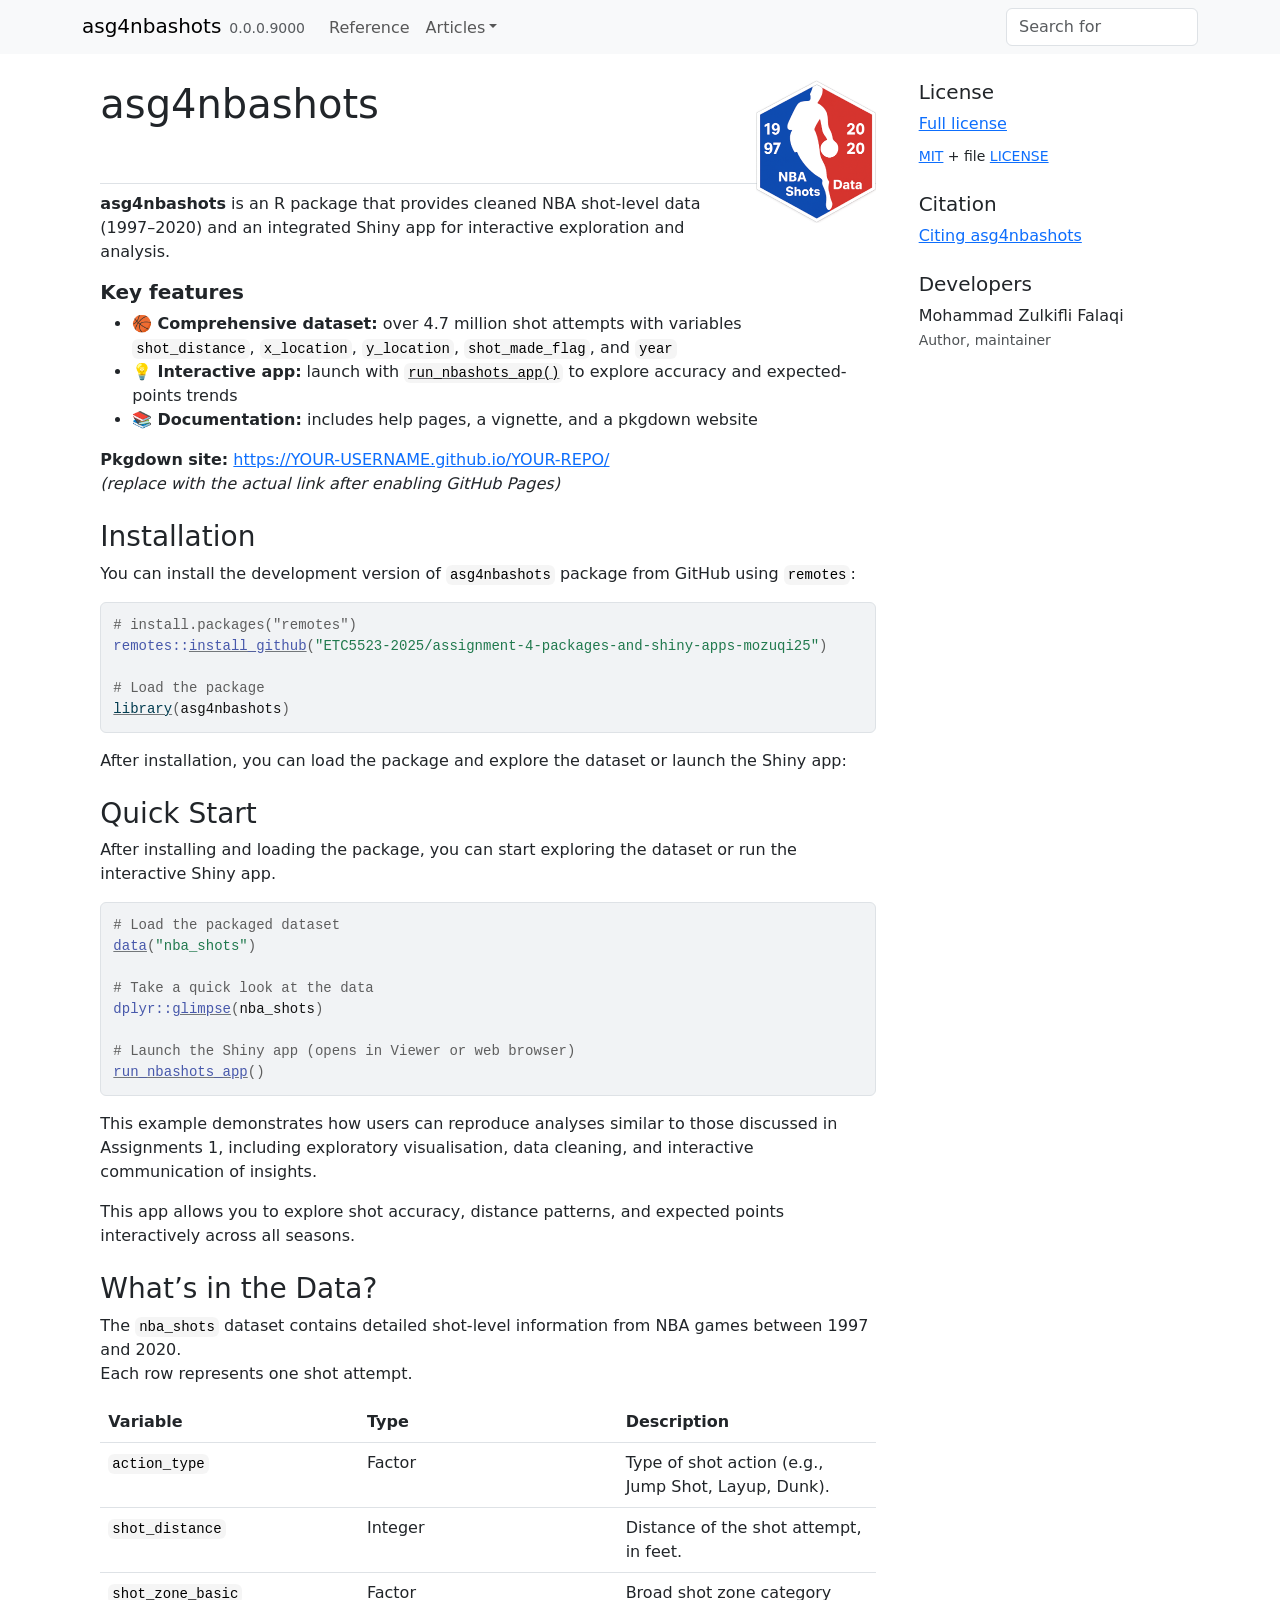
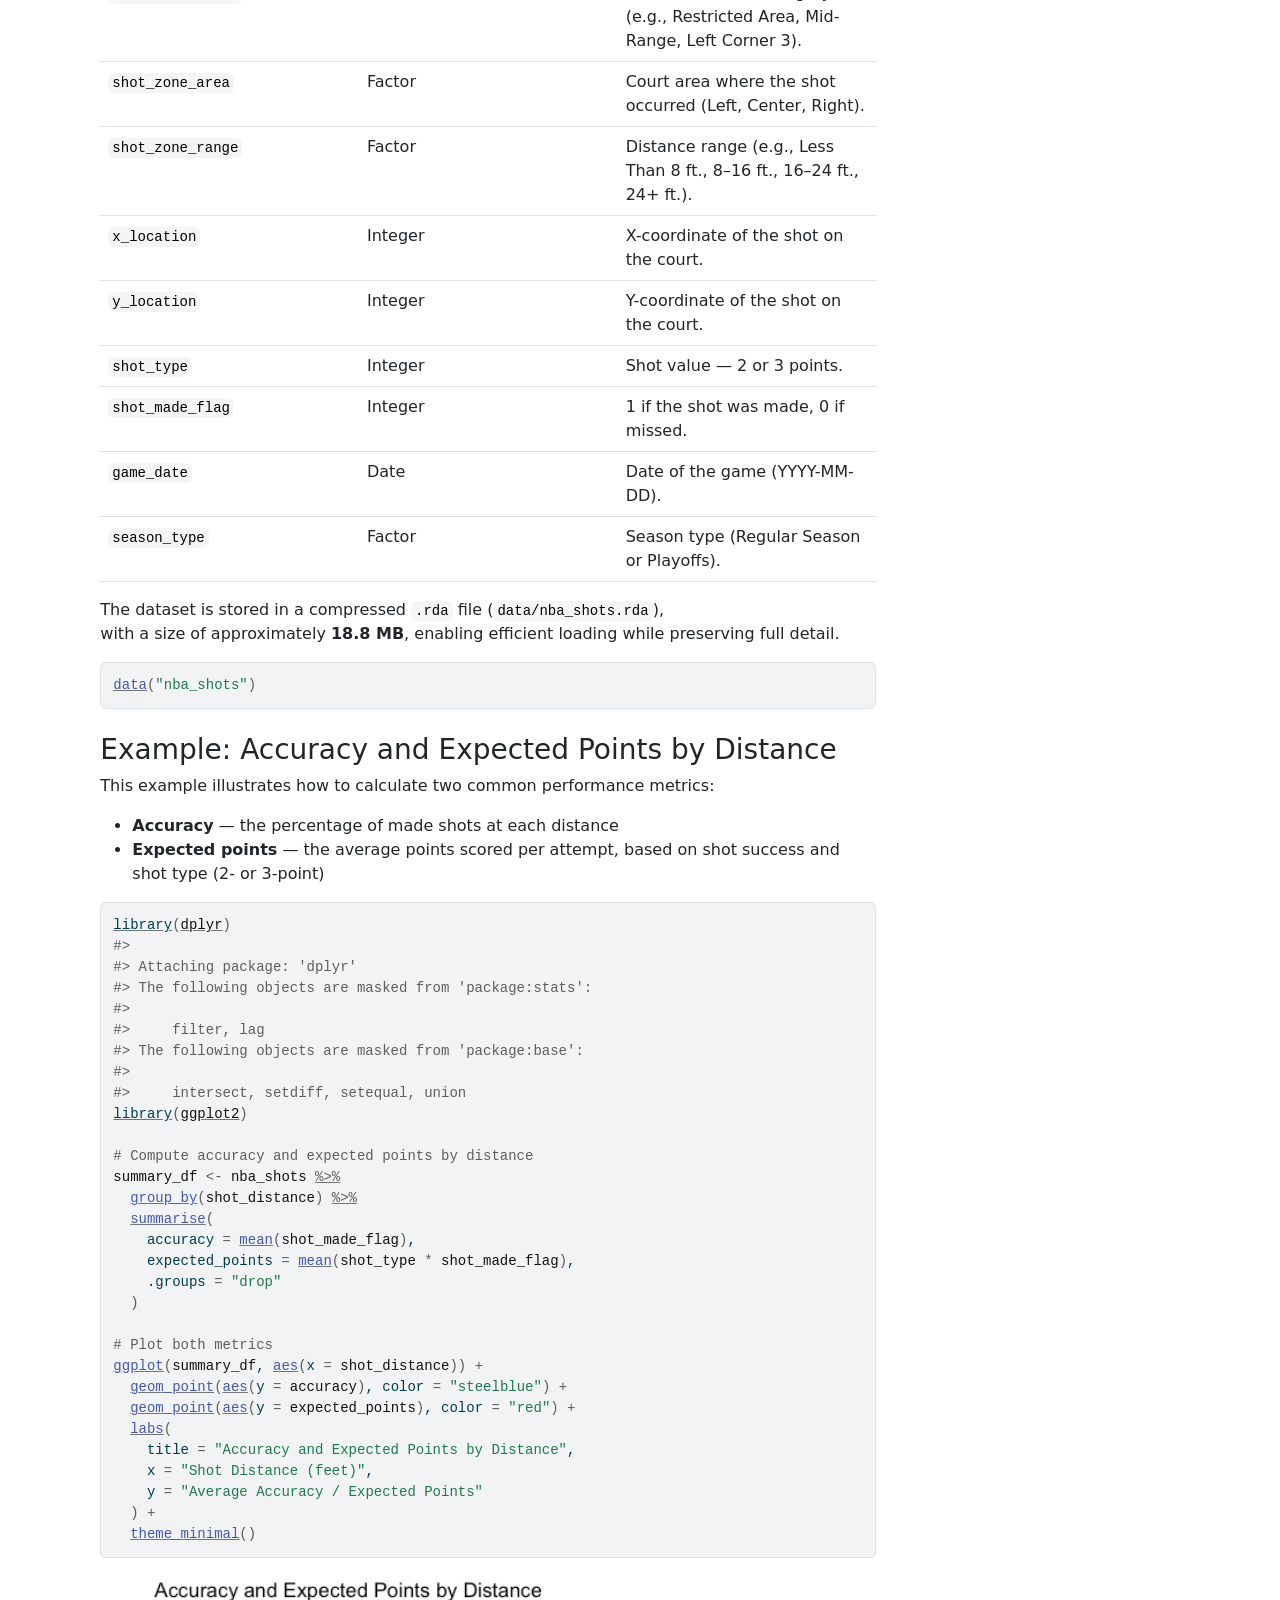
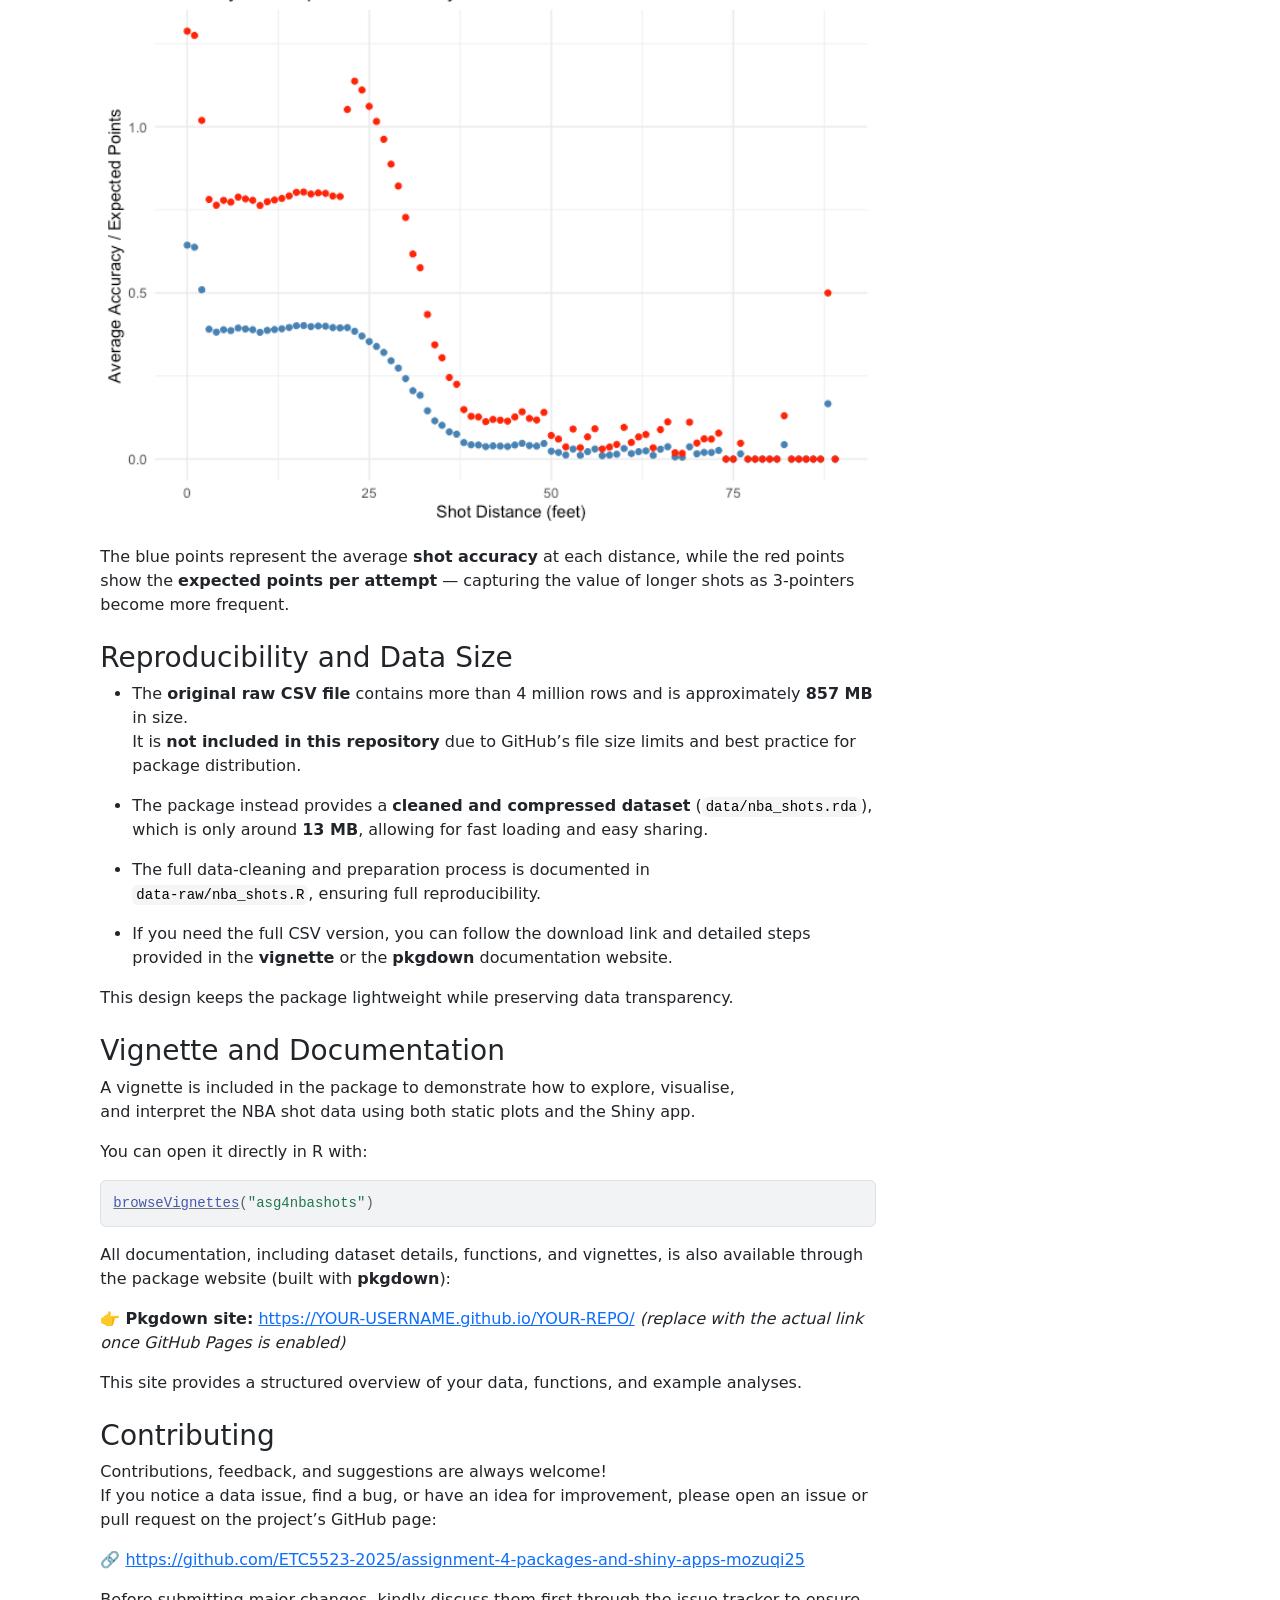
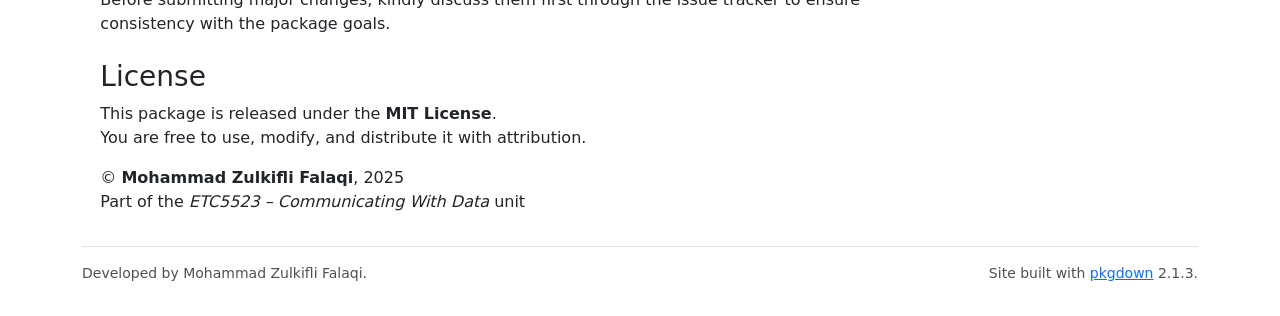
==== docs/index.html @ e1b8e2c2 "Update gitignore and pkgdown site" ====
<!DOCTYPE html>
<!-- Generated by pkgdown: do not edit by hand --><html lang="en">
<head>
<meta http-equiv="Content-Type" content="text/html; charset=UTF-8">
<meta charset="utf-8">
<meta http-equiv="X-UA-Compatible" content="IE=edge">
<meta name="viewport" content="width=device-width, initial-scale=1, shrink-to-fit=no">
<title>NBA Shot Data 1997–2020 Explorer • asg4nbashots</title>
<!-- favicons --><link rel="icon" type="image/png" sizes="96x96" href="favicon-96x96.png">
<link rel="icon" type="”image/svg+xml”" href="favicon.svg">
<link rel="apple-touch-icon" sizes="180x180" href="apple-touch-icon.png">
<link rel="icon" sizes="any" href="favicon.ico">
<link rel="manifest" href="site.webmanifest">
<script src="deps/jquery-3.6.0/jquery-3.6.0.min.js"></script><meta name="viewport" content="width=device-width, initial-scale=1, shrink-to-fit=no">
<link href="deps/bootstrap-5.3.1/bootstrap.min.css" rel="stylesheet">
<script src="deps/bootstrap-5.3.1/bootstrap.bundle.min.js"></script><link href="deps/font-awesome-6.5.2/css/all.min.css" rel="stylesheet">
<link href="deps/font-awesome-6.5.2/css/v4-shims.min.css" rel="stylesheet">
<script src="deps/headroom-0.11.0/headroom.min.js"></script><script src="deps/headroom-0.11.0/jQuery.headroom.min.js"></script><script src="deps/bootstrap-toc-1.0.1/bootstrap-toc.min.js"></script><script src="deps/clipboard.js-2.0.11/clipboard.min.js"></script><script src="deps/search-1.0.0/autocomplete.jquery.min.js"></script><script src="deps/search-1.0.0/fuse.min.js"></script><script src="deps/search-1.0.0/mark.min.js"></script><!-- pkgdown --><script src="pkgdown.js"></script><meta property="og:title" content="NBA Shot Data 1997–2020 Explorer">
<meta name="description" content="An R package providing cleaned NBA shot location data with over 4 million observations from 1997–2020, along with a Shiny app for interactive exploration and visualization.">
<meta property="og:description" content="An R package providing cleaned NBA shot location data with over 4 million observations from 1997–2020, along with a Shiny app for interactive exploration and visualization.">
<meta property="og:image" content="/logo.png">
</head>
<body>
    <a href="#main" class="visually-hidden-focusable">Skip to contents</a>


    <nav class="navbar navbar-expand-lg fixed-top bg-light" data-bs-theme="light" aria-label="Site navigation"><div class="container">

    <a class="navbar-brand me-2" href="index.html">asg4nbashots</a>

    <small class="nav-text text-muted me-auto" data-bs-toggle="tooltip" data-bs-placement="bottom" title="">0.0.0.9000</small>


    <button class="navbar-toggler" type="button" data-bs-toggle="collapse" data-bs-target="#navbar" aria-controls="navbar" aria-expanded="false" aria-label="Toggle navigation">
      <span class="navbar-toggler-icon"></span>
    </button>

    <div id="navbar" class="collapse navbar-collapse ms-3">
      <ul class="navbar-nav me-auto">
<li class="nav-item"><a class="nav-link" href="reference/index.html">Reference</a></li>
<li class="nav-item dropdown">
  <button class="nav-link dropdown-toggle" type="button" id="dropdown-articles" data-bs-toggle="dropdown" aria-expanded="false" aria-haspopup="true">Articles</button>
  <ul class="dropdown-menu" aria-labelledby="dropdown-articles">
<li><a class="dropdown-item" href="articles/intro-nbashots.html">Introduction to asg4nbashots</a></li>
  </ul>
</li>
      </ul>
<ul class="navbar-nav">
<li class="nav-item"><form class="form-inline" role="search">
 <input class="form-control" type="search" name="search-input" id="search-input" autocomplete="off" aria-label="Search site" placeholder="Search for" data-search-index="search.json">
</form></li>
      </ul>
</div>


  </div>
</nav><div class="container template-home">
<div class="row">
  <main id="main" class="col-md-9"><div class="section level1">
<div class="page-header">
<img src="logo.png" class="logo" alt=""><h1 id="asg4nbashots-">asg4nbashots 
<a class="anchor" aria-label="anchor" href="#asg4nbashots-"></a>
</h1>
</div>
<!-- badges: start -->
<!-- Add project badges here later if desired -->
<!-- badges: end -->
<p><strong>asg4nbashots</strong> is an R package that provides cleaned NBA shot-level data (1997–2020) and an integrated Shiny app for interactive exploration and analysis.</p>
<div class="section level3">
<h3 id="key-features">Key features<a class="anchor" aria-label="anchor" href="#key-features"></a>
</h3>
<ul>
<li>🏀 <strong>Comprehensive dataset:</strong> over 4.7 million shot attempts with variables<br><code>shot_distance</code>, <code>x_location</code>, <code>y_location</code>, <code>shot_made_flag</code>, and <code>year</code>
</li>
<li>💡 <strong>Interactive app:</strong> launch with <code><a href="reference/run_nbashots_app.html">run_nbashots_app()</a></code> to explore accuracy and expected-points trends</li>
<li>📚 <strong>Documentation:</strong> includes help pages, a vignette, and a pkgdown website</li>
</ul>
<p><strong>Pkgdown site:</strong> <a href="https://YOUR-USERNAME.github.io/YOUR-REPO/" class="external-link uri">https://YOUR-USERNAME.github.io/YOUR-REPO/</a><br><em>(replace with the actual link after enabling GitHub Pages)</em></p>
</div>
<div class="section level2">
<h2 id="installation">Installation<a class="anchor" aria-label="anchor" href="#installation"></a>
</h2>
<p>You can install the development version of <code>asg4nbashots</code> package from GitHub using <code>remotes</code>:</p>
<div class="sourceCode" id="cb1"><pre class="downlit sourceCode r">
<code class="sourceCode R"><span><span class="co"># install.packages("remotes")</span></span>
<span><span class="fu">remotes</span><span class="fu">::</span><span class="fu"><a href="https://remotes.r-lib.org/reference/install_github.html" class="external-link">install_github</a></span><span class="op">(</span><span class="st">"ETC5523-2025/assignment-4-packages-and-shiny-apps-mozuqi25"</span><span class="op">)</span></span>
<span></span>
<span><span class="co"># Load the package</span></span>
<span><span class="kw"><a href="https://rdrr.io/r/base/library.html" class="external-link">library</a></span><span class="op">(</span><span class="va">asg4nbashots</span><span class="op">)</span></span></code></pre></div>
<p>After installation, you can load the package and explore the dataset or launch the Shiny app:</p>
</div>
<div class="section level2">
<h2 id="quick-start">Quick Start<a class="anchor" aria-label="anchor" href="#quick-start"></a>
</h2>
<p>After installing and loading the package, you can start exploring the dataset or run the interactive Shiny app.</p>
<div class="sourceCode" id="cb2"><pre class="downlit sourceCode r">
<code class="sourceCode R"><span><span class="co"># Load the packaged dataset</span></span>
<span><span class="fu"><a href="https://rdrr.io/r/utils/data.html" class="external-link">data</a></span><span class="op">(</span><span class="st">"nba_shots"</span><span class="op">)</span></span>
<span></span>
<span><span class="co"># Take a quick look at the data</span></span>
<span><span class="fu">dplyr</span><span class="fu">::</span><span class="fu"><a href="https://pillar.r-lib.org/reference/glimpse.html" class="external-link">glimpse</a></span><span class="op">(</span><span class="va">nba_shots</span><span class="op">)</span></span>
<span></span>
<span><span class="co"># Launch the Shiny app (opens in Viewer or web browser)</span></span>
<span><span class="fu"><a href="reference/run_nbashots_app.html">run_nbashots_app</a></span><span class="op">(</span><span class="op">)</span></span></code></pre></div>
<p>This example demonstrates how users can reproduce analyses similar to those discussed in Assignments 1, including exploratory visualisation, data cleaning, and interactive communication of insights.</p>
<p>This app allows you to explore shot accuracy, distance patterns, and expected points interactively across all seasons.</p>
</div>
<div class="section level2">
<h2 id="whats-in-the-data">What’s in the Data?<a class="anchor" aria-label="anchor" href="#whats-in-the-data"></a>
</h2>
<p>The <code>nba_shots</code> dataset contains detailed shot-level information from NBA games between 1997 and 2020.<br>
Each row represents one shot attempt.</p>
<table class="table">
<colgroup>
<col width="33%">
<col width="33%">
<col width="33%">
</colgroup>
<thead><tr>
<th>Variable</th>
<th>Type</th>
<th>Description</th>
</tr></thead>
<tbody>
<tr>
<td><code>action_type</code></td>
<td>Factor</td>
<td>Type of shot action (e.g., Jump Shot, Layup, Dunk).</td>
</tr>
<tr>
<td><code>shot_distance</code></td>
<td>Integer</td>
<td>Distance of the shot attempt, in feet.</td>
</tr>
<tr>
<td><code>shot_zone_basic</code></td>
<td>Factor</td>
<td>Broad shot zone category (e.g., Restricted Area, Mid-Range, Left Corner 3).</td>
</tr>
<tr>
<td><code>shot_zone_area</code></td>
<td>Factor</td>
<td>Court area where the shot occurred (Left, Center, Right).</td>
</tr>
<tr>
<td><code>shot_zone_range</code></td>
<td>Factor</td>
<td>Distance range (e.g., Less Than 8 ft., 8–16 ft., 16–24 ft., 24+ ft.).</td>
</tr>
<tr>
<td><code>x_location</code></td>
<td>Integer</td>
<td>X-coordinate of the shot on the court.</td>
</tr>
<tr>
<td><code>y_location</code></td>
<td>Integer</td>
<td>Y-coordinate of the shot on the court.</td>
</tr>
<tr>
<td><code>shot_type</code></td>
<td>Integer</td>
<td>Shot value — 2 or 3 points.</td>
</tr>
<tr>
<td><code>shot_made_flag</code></td>
<td>Integer</td>
<td>1 if the shot was made, 0 if missed.</td>
</tr>
<tr>
<td><code>game_date</code></td>
<td>Date</td>
<td>Date of the game (YYYY-MM-DD).</td>
</tr>
<tr>
<td><code>season_type</code></td>
<td>Factor</td>
<td>Season type (Regular Season or Playoffs).</td>
</tr>
</tbody>
</table>
<p>The dataset is stored in a compressed <code>.rda</code> file (<code>data/nba_shots.rda</code>),<br>
with a size of approximately <strong>18.8 MB</strong>, enabling efficient loading while preserving full detail.</p>
<div class="sourceCode" id="cb3"><pre class="downlit sourceCode r">
<code class="sourceCode R"><span><span class="fu"><a href="https://rdrr.io/r/utils/data.html" class="external-link">data</a></span><span class="op">(</span><span class="st">"nba_shots"</span><span class="op">)</span></span></code></pre></div>
</div>
<div class="section level2">
<h2 id="example-accuracy-and-expected-points-by-distance">Example: Accuracy and Expected Points by Distance<a class="anchor" aria-label="anchor" href="#example-accuracy-and-expected-points-by-distance"></a>
</h2>
<p>This example illustrates how to calculate two common performance metrics:</p>
<ul>
<li>
<strong>Accuracy</strong> — the percentage of made shots at each distance<br>
</li>
<li>
<strong>Expected points</strong> — the average points scored per attempt, based on shot success and shot type (2- or 3-point)</li>
</ul>
<div class="sourceCode" id="cb4"><pre class="downlit sourceCode r">
<code class="sourceCode R"><span><span class="kw"><a href="https://rdrr.io/r/base/library.html" class="external-link">library</a></span><span class="op">(</span><span class="va"><a href="https://dplyr.tidyverse.org" class="external-link">dplyr</a></span><span class="op">)</span></span>
<span><span class="co">#&gt; </span></span>
<span><span class="co">#&gt; Attaching package: 'dplyr'</span></span>
<span><span class="co">#&gt; The following objects are masked from 'package:stats':</span></span>
<span><span class="co">#&gt; </span></span>
<span><span class="co">#&gt;     filter, lag</span></span>
<span><span class="co">#&gt; The following objects are masked from 'package:base':</span></span>
<span><span class="co">#&gt; </span></span>
<span><span class="co">#&gt;     intersect, setdiff, setequal, union</span></span>
<span><span class="kw"><a href="https://rdrr.io/r/base/library.html" class="external-link">library</a></span><span class="op">(</span><span class="va"><a href="https://ggplot2.tidyverse.org" class="external-link">ggplot2</a></span><span class="op">)</span></span>
<span></span>
<span><span class="co"># Compute accuracy and expected points by distance</span></span>
<span><span class="va">summary_df</span> <span class="op">&lt;-</span> <span class="va">nba_shots</span> <span class="op"><a href="https://magrittr.tidyverse.org/reference/pipe.html" class="external-link">%&gt;%</a></span></span>
<span>  <span class="fu"><a href="https://dplyr.tidyverse.org/reference/group_by.html" class="external-link">group_by</a></span><span class="op">(</span><span class="va">shot_distance</span><span class="op">)</span> <span class="op"><a href="https://magrittr.tidyverse.org/reference/pipe.html" class="external-link">%&gt;%</a></span></span>
<span>  <span class="fu"><a href="https://dplyr.tidyverse.org/reference/summarise.html" class="external-link">summarise</a></span><span class="op">(</span></span>
<span>    accuracy <span class="op">=</span> <span class="fu"><a href="https://rdrr.io/r/base/mean.html" class="external-link">mean</a></span><span class="op">(</span><span class="va">shot_made_flag</span><span class="op">)</span>,</span>
<span>    expected_points <span class="op">=</span> <span class="fu"><a href="https://rdrr.io/r/base/mean.html" class="external-link">mean</a></span><span class="op">(</span><span class="va">shot_type</span> <span class="op">*</span> <span class="va">shot_made_flag</span><span class="op">)</span>,</span>
<span>    .groups <span class="op">=</span> <span class="st">"drop"</span></span>
<span>  <span class="op">)</span></span>
<span></span>
<span><span class="co"># Plot both metrics</span></span>
<span><span class="fu"><a href="https://ggplot2.tidyverse.org/reference/ggplot.html" class="external-link">ggplot</a></span><span class="op">(</span><span class="va">summary_df</span>, <span class="fu"><a href="https://ggplot2.tidyverse.org/reference/aes.html" class="external-link">aes</a></span><span class="op">(</span>x <span class="op">=</span> <span class="va">shot_distance</span><span class="op">)</span><span class="op">)</span> <span class="op">+</span></span>
<span>  <span class="fu"><a href="https://ggplot2.tidyverse.org/reference/geom_point.html" class="external-link">geom_point</a></span><span class="op">(</span><span class="fu"><a href="https://ggplot2.tidyverse.org/reference/aes.html" class="external-link">aes</a></span><span class="op">(</span>y <span class="op">=</span> <span class="va">accuracy</span><span class="op">)</span>, color <span class="op">=</span> <span class="st">"steelblue"</span><span class="op">)</span> <span class="op">+</span></span>
<span>  <span class="fu"><a href="https://ggplot2.tidyverse.org/reference/geom_point.html" class="external-link">geom_point</a></span><span class="op">(</span><span class="fu"><a href="https://ggplot2.tidyverse.org/reference/aes.html" class="external-link">aes</a></span><span class="op">(</span>y <span class="op">=</span> <span class="va">expected_points</span><span class="op">)</span>, color <span class="op">=</span> <span class="st">"red"</span><span class="op">)</span> <span class="op">+</span></span>
<span>  <span class="fu"><a href="https://ggplot2.tidyverse.org/reference/labs.html" class="external-link">labs</a></span><span class="op">(</span></span>
<span>    title <span class="op">=</span> <span class="st">"Accuracy and Expected Points by Distance"</span>,</span>
<span>    x <span class="op">=</span> <span class="st">"Shot Distance (feet)"</span>,</span>
<span>    y <span class="op">=</span> <span class="st">"Average Accuracy / Expected Points"</span></span>
<span>  <span class="op">)</span> <span class="op">+</span></span>
<span>  <span class="fu"><a href="https://ggplot2.tidyverse.org/reference/ggtheme.html" class="external-link">theme_minimal</a></span><span class="op">(</span><span class="op">)</span></span></code></pre></div>
<p><img src="reference/figures/README-unnamed-chunk-5-1.png" width="100%"></p>
<p>The blue points represent the average <strong>shot accuracy</strong> at each distance, while the red points show the <strong>expected points per attempt</strong> — capturing the value of longer shots as 3-pointers become more frequent.</p>
</div>
<div class="section level2">
<h2 id="reproducibility-and-data-size">Reproducibility and Data Size<a class="anchor" aria-label="anchor" href="#reproducibility-and-data-size"></a>
</h2>
<ul>
<li><p>The <strong>original raw CSV file</strong> contains more than 4 million rows and is approximately <strong>857 MB</strong> in size.<br>
It is <strong>not included in this repository</strong> due to GitHub’s file size limits and best practice for package distribution.</p></li>
<li><p>The package instead provides a <strong>cleaned and compressed dataset</strong> (<code>data/nba_shots.rda</code>),<br>
which is only around <strong>13 MB</strong>, allowing for fast loading and easy sharing.</p></li>
<li><p>The full data-cleaning and preparation process is documented in<br><code>data-raw/nba_shots.R</code>, ensuring full reproducibility.</p></li>
<li><p>If you need the full CSV version, you can follow the download link and detailed steps<br>
provided in the <strong>vignette</strong> or the <strong>pkgdown</strong> documentation website.</p></li>
</ul>
<p>This design keeps the package lightweight while preserving data transparency.</p>
</div>
<div class="section level2">
<h2 id="vignette-and-documentation">Vignette and Documentation<a class="anchor" aria-label="anchor" href="#vignette-and-documentation"></a>
</h2>
<p>A vignette is included in the package to demonstrate how to explore, visualise,<br>
and interpret the NBA shot data using both static plots and the Shiny app.</p>
<p>You can open it directly in R with:</p>
<div class="sourceCode" id="cb5"><pre class="downlit sourceCode r">
<code class="sourceCode R"><span><span class="fu"><a href="https://rdrr.io/r/utils/browseVignettes.html" class="external-link">browseVignettes</a></span><span class="op">(</span><span class="st">"asg4nbashots"</span><span class="op">)</span></span></code></pre></div>
<p>All documentation, including dataset details, functions, and vignettes, is also available through the package website (built with <strong>pkgdown</strong>):</p>
<p>👉 <strong>Pkgdown site:</strong> <a href="https://YOUR-USERNAME.github.io/YOUR-REPO/" class="external-link uri">https://YOUR-USERNAME.github.io/YOUR-REPO/</a> <em>(replace with the actual link once GitHub Pages is enabled)</em></p>
<p>This site provides a structured overview of your data, functions, and example analyses.</p>
</div>
<div class="section level2">
<h2 id="contributing">Contributing<a class="anchor" aria-label="anchor" href="#contributing"></a>
</h2>
<p>Contributions, feedback, and suggestions are always welcome!<br>
If you notice a data issue, find a bug, or have an idea for improvement, please open an issue or pull request on the project’s GitHub page:</p>
<p>🔗 <a href="https://github.com/ETC5523-2025/assignment-4-packages-and-shiny-apps-mozuqi25" class="external-link uri">https://github.com/ETC5523-2025/assignment-4-packages-and-shiny-apps-mozuqi25</a></p>
<p>Before submitting major changes, kindly discuss them first through the issue tracker to ensure consistency with the package goals.</p>
</div>
<div class="section level2">
<h2 id="license">License<a class="anchor" aria-label="anchor" href="#license"></a>
</h2>
<p>This package is released under the <strong>MIT License</strong>.<br>
You are free to use, modify, and distribute it with attribution.</p>
<p>© <strong>Mohammad Zulkifli Falaqi</strong>, 2025<br>
Part of the <em>ETC5523 – Communicating With Data</em> unit</p>
</div>
</div>
  </main><aside class="col-md-3"><div class="license">
<h2 data-toc-skip>License</h2>
<ul class="list-unstyled">
<li><a href="LICENSE.html">Full license</a></li>
<li><small><a href="https://opensource.org/licenses/mit-license.php" class="external-link">MIT</a> + file <a href="LICENSE-text.html">LICENSE</a></small></li>
</ul>
</div>


<div class="citation">
<h2 data-toc-skip>Citation</h2>
<ul class="list-unstyled">
<li><a href="authors.html#citation">Citing asg4nbashots</a></li>
</ul>
</div>

<div class="developers">
<h2 data-toc-skip>Developers</h2>
<ul class="list-unstyled">
<li>Mohammad Zulkifli Falaqi <br><small class="roles"> Author, maintainer </small>   </li>
</ul>
</div>



  </aside>
</div>


    <footer><div class="pkgdown-footer-left">
  <p>Developed by Mohammad Zulkifli Falaqi.</p>
</div>

<div class="pkgdown-footer-right">
  <p>Site built with <a href="https://pkgdown.r-lib.org/" class="external-link">pkgdown</a> 2.1.3.</p>
</div>

    </footer>
</div>





  </body>
</html>
---- docs/deps/font-awesome-6.5.2/css/v4-shims.min.css ----
/*!
 * Font Awesome Free 6.5.2 by @fontawesome - https://fontawesome.com
 * License - https://fontawesome.com/license/free (Icons: CC BY 4.0, Fonts: SIL OFL 1.1, Code: MIT License)
 * Copyright 2024 Fonticons, Inc.
 */
.fa.fa-glass:before{content:"\f000"}.fa.fa-envelope-o{font-family:"Font Awesome 6 Free";font-weight:400}.fa.fa-envelope-o:before{content:"\f0e0"}.fa.fa-star-o{font-family:"Font Awesome 6 Free";font-weight:400}.fa.fa-star-o:before{content:"\f005"}.fa.fa-close:before,.fa.fa-remove:before{content:"\f00d"}.fa.fa-gear:before{content:"\f013"}.fa.fa-trash-o{font-family:"Font Awesome 6 Free";font-weight:400}.fa.fa-trash-o:before{content:"\f2ed"}.fa.fa-home:before{content:"\f015"}.fa.fa-file-o{font-family:"Font Awesome 6 Free";font-weight:400}.fa.fa-file-o:before{content:"\f15b"}.fa.fa-clock-o{font-family:"Font Awesome 6 Free";font-weight:400}.fa.fa-clock-o:before{content:"\f017"}.fa.fa-arrow-circle-o-down{font-family:"Font Awesome 6 Free";font-weight:400}.fa.fa-arrow-circle-o-down:before{content:"\f358"}.fa.fa-arrow-circle-o-up{font-family:"Font Awesome 6 Free";font-weight:400}.fa.fa-arrow-circle-o-up:before{content:"\f35b"}.fa.fa-play-circle-o{font-family:"Font Awesome 6 Free";font-weight:400}.fa.fa-play-circle-o:before{content:"\f144"}.fa.fa-repeat:before,.fa.fa-rotate-right:before{content:"\f01e"}.fa.fa-refresh:before{content:"\f021"}.fa.fa-list-alt{font-family:"Font Awesome 6 Free";font-weight:400}.fa.fa-list-alt:before{content:"\f022"}.fa.fa-dedent:before{content:"\f03b"}.fa.fa-video-camera:before{content:"\f03d"}.fa.fa-picture-o{font-family:"Font Awesome 6 Free";font-weight:400}.fa.fa-picture-o:before{content:"\f03e"}.fa.fa-photo{font-family:"Font Awesome 6 Free";font-weight:400}.fa.fa-photo:before{content:"\f03e"}.fa.fa-image{font-family:"Font Awesome 6 Free";font-weight:400}.fa.fa-image:before{content:"\f03e"}.fa.fa-map-marker:before{content:"\f3c5"}.fa.fa-pencil-square-o{font-family:"Font Awesome 6 Free";font-weight:400}.fa.fa-pencil-square-o:before{content:"\f044"}.fa.fa-edit{font-family:"Font Awesome 6 Free";font-weight:400}.fa.fa-edit:before{content:"\f044"}.fa.fa-share-square-o:before{content:"\f14d"}.fa.fa-check-square-o{font-family:"Font Awesome 6 Free";font-weight:400}.fa.fa-check-square-o:before{content:"\f14a"}.fa.fa-arrows:before{content:"\f0b2"}.fa.fa-times-circle-o{font-family:"Font Awesome 6 Free";font-weight:400}.fa.fa-times-circle-o:before{content:"\f057"}.fa.fa-check-circle-o{font-family:"Font Awesome 6 Free";font-weight:400}.fa.fa-check-circle-o:before{content:"\f058"}.fa.fa-mail-forward:before{content:"\f064"}.fa.fa-expand:before{content:"\f424"}.fa.fa-compress:before{content:"\f422"}.fa.fa-eye,.fa.fa-eye-slash{font-family:"Font Awesome 6 Free";font-weight:400}.fa.fa-warning:before{content:"\f071"}.fa.fa-calendar:before{content:"\f073"}.fa.fa-arrows-v:before{content:"\f338"}.fa.fa-arrows-h:before{content:"\f337"}.fa.fa-bar-chart-o:before,.fa.fa-bar-chart:before{content:"\e0e3"}.fa.fa-twitter-square{font-family:"Font Awesome 6 Brands";font-weight:400}.fa.fa-twitter-square:before{content:"\f081"}.fa.fa-facebook-square{font-family:"Font Awesome 6 Brands";font-weight:400}.fa.fa-facebook-square:before{content:"\f082"}.fa.fa-gears:before{content:"\f085"}.fa.fa-thumbs-o-up{font-family:"Font Awesome 6 Free";font-weight:400}.fa.fa-thumbs-o-up:before{content:"\f164"}.fa.fa-thumbs-o-down{font-family:"Font Awesome 6 Free";font-weight:400}.fa.fa-thumbs-o-down:before{content:"\f165"}.fa.fa-heart-o{font-family:"Font Awesome 6 Free";font-weight:400}.fa.fa-heart-o:before{content:"\f004"}.fa.fa-sign-out:before{content:"\f2f5"}.fa.fa-linkedin-square{font-family:"Font Awesome 6 Brands";font-weight:400}.fa.fa-linkedin-square:before{content:"\f08c"}.fa.fa-thumb-tack:before{content:"\f08d"}.fa.fa-external-link:before{content:"\f35d"}.fa.fa-sign-in:before{content:"\f2f6"}.fa.fa-github-square{font-family:"Font Awesome 6 Brands";font-weight:400}.fa.fa-github-square:before{content:"\f092"}.fa.fa-lemon-o{font-family:"Font Awesome 6 Free";font-weight:400}.fa.fa-lemon-o:before{content:"\f094"}.fa.fa-square-o{font-family:"Font Awesome 6 Free";font-weight:400}.fa.fa-square-o:before{content:"\f0c8"}.fa.fa-bookmark-o{font-family:"Font Awesome 6 Free";font-weight:400}.fa.fa-bookmark-o:before{content:"\f02e"}.fa.fa-facebook,.fa.fa-twitter{font-family:"Font Awesome 6 Brands";font-weight:400}.fa.fa-facebook:before{content:"\f39e"}.fa.fa-facebook-f{font-family:"Font Awesome 6 Brands";font-weight:400}.fa.fa-facebook-f:before{content:"\f39e"}.fa.fa-github{font-family:"Font Awesome 6 Brands";font-weight:400}.fa.fa-credit-card{font-family:"Font Awesome 6 Free";font-weight:400}.fa.fa-feed:before{content:"\f09e"}.fa.fa-hdd-o{font-family:"Font Awesome 6 Free";font-weight:400}.fa.fa-hdd-o:before{content:"\f0a0"}.fa.fa-hand-o-right{font-family:"Font Awesome 6 Free";font-weight:400}.fa.fa-hand-o-right:before{content:"\f0a4"}.fa.fa-hand-o-left{font-family:"Font Awesome 6 Free";font-weight:400}.fa.fa-hand-o-left:before{content:"\f0a5"}.fa.fa-hand-o-up{font-family:"Font Awesome 6 Free";font-weight:400}.fa.fa-hand-o-up:before{content:"\f0a6"}.fa.fa-hand-o-down{font-family:"Font Awesome 6 Free";font-weight:400}.fa.fa-hand-o-down:before{content:"\f0a7"}.fa.fa-globe:before{content:"\f57d"}.fa.fa-tasks:before{content:"\f828"}.fa.fa-arrows-alt:before{content:"\f31e"}.fa.fa-group:before{content:"\f0c0"}.fa.fa-chain:before{content:"\f0c1"}.fa.fa-cut:before{content:"\f0c4"}.fa.fa-files-o{font-family:"Font Awesome 6 Free";font-weight:400}.fa.fa-files-o:before{content:"\f0c5"}.fa.fa-floppy-o{font-family:"Font Awesome 6 Free";font-weight:400}.fa.fa-floppy-o:before{content:"\f0c7"}.fa.fa-save{font-family:"Font Awesome 6 Free";font-weight:400}.fa.fa-save:before{content:"\f0c7"}.fa.fa-navicon:before,.fa.fa-reorder:before{content:"\f0c9"}.fa.fa-magic:before{content:"\e2ca"}.fa.fa-pinterest,.fa.fa-pinterest-square{font-family:"Font Awesome 6 Brands";font-weight:400}.fa.fa-pinterest-square:before{content:"\f0d3"}.fa.fa-google-plus-square{font-family:"Font Awesome 6 Brands";font-weight:400}.fa.fa-google-plus-square:before{content:"\f0d4"}.fa.fa-google-plus{font-family:"Font Awesome 6 Brands";font-weight:400}.fa.fa-google-plus:before{content:"\f0d5"}.fa.fa-money:before{content:"\f3d1"}.fa.fa-unsorted:before{content:"\f0dc"}.fa.fa-sort-desc:before{content:"\f0dd"}.fa.fa-sort-asc:before{content:"\f0de"}.fa.fa-linkedin{font-family:"Font Awesome 6 Brands";font-weight:400}.fa.fa-linkedin:before{content:"\f0e1"}.fa.fa-rotate-left:before{content:"\f0e2"}.fa.fa-legal:before{content:"\f0e3"}.fa.fa-dashboard:before,.fa.fa-tachometer:before{content:"\f625"}.fa.fa-comment-o{font-family:"Font Awesome 6 Free";font-weight:400}.fa.fa-comment-o:before{content:"\f075"}.fa.fa-comments-o{font-family:"Font Awesome 6 Free";font-weight:400}.fa.fa-comments-o:before{content:"\f086"}.fa.fa-flash:before{content:"\f0e7"}.fa.fa-clipboard:before{content:"\f0ea"}.fa.fa-lightbulb-o{font-family:"Font Awesome 6 Free";font-weight:400}.fa.fa-lightbulb-o:before{content:"\f0eb"}.fa.fa-exchange:before{content:"\f362"}.fa.fa-cloud-download:before{content:"\f0ed"}.fa.fa-cloud-upload:before{content:"\f0ee"}.fa.fa-bell-o{font-family:"Font Awesome 6 Free";font-weight:400}.fa.fa-bell-o:before{content:"\f0f3"}.fa.fa-cutlery:before{content:"\f2e7"}.fa.fa-file-text-o{font-family:"Font Awesome 6 Free";font-weight:400}.fa.fa-file-text-o:before{content:"\f15c"}.fa.fa-building-o{font-family:"Font Awesome 6 Free";font-weight:400}.fa.fa-building-o:before{content:"\f1ad"}.fa.fa-hospital-o{font-family:"Font Awesome 6 Free";font-weight:400}.fa.fa-hospital-o:before{content:"\f0f8"}.fa.fa-tablet:before{content:"\f3fa"}.fa.fa-mobile-phone:before,.fa.fa-mobile:before{content:"\f3cd"}.fa.fa-circle-o{font-family:"Font Awesome 6 Free";font-weight:400}.fa.fa-circle-o:before{content:"\f111"}.fa.fa-mail-reply:before{content:"\f3e5"}.fa.fa-github-alt{font-family:"Font Awesome 6 Brands";font-weight:400}.fa.fa-folder-o{font-family:"Font Awesome 6 Free";font-weight:400}.fa.fa-folder-o:before{content:"\f07b"}.fa.fa-folder-open-o{font-family:"Font Awesome 6 Free";font-weight:400}.fa.fa-folder-open-o:before{content:"\f07c"}.fa.fa-smile-o{font-family:"Font Awesome 6 Free";font-weight:400}.fa.fa-smile-o:before{content:"\f118"}.fa.fa-frown-o{font-family:"Font Awesome 6 Free";font-weight:400}.fa.fa-frown-o:before{content:"\f119"}.fa.fa-meh-o{font-family:"Font Awesome 6 Free";font-weight:400}.fa.fa-meh-o:before{content:"\f11a"}.fa.fa-keyboard-o{font-family:"Font Awesome 6 Free";font-weight:400}.fa.fa-keyboard-o:before{content:"\f11c"}.fa.fa-flag-o{font-family:"Font Awesome 6 Free";font-weight:400}.fa.fa-flag-o:before{content:"\f024"}.fa.fa-mail-reply-all:before{content:"\f122"}.fa.fa-star-half-o{font-family:"Font Awesome 6 Free";font-weight:400}.fa.fa-star-half-o:before{content:"\f5c0"}.fa.fa-star-half-empty{font-family:"Font Awesome 6 Free";font-weight:400}.fa.fa-star-half-empty:before{content:"\f5c0"}.fa.fa-star-half-full{font-family:"Font Awesome 6 Free";font-weight:400}.fa.fa-star-half-full:before{content:"\f5c0"}.fa.fa-code-fork:before{content:"\f126"}.fa.fa-chain-broken:before,.fa.fa-unlink:before{content:"\f127"}.fa.fa-calendar-o{font-family:"Font Awesome 6 Free";font-weight:400}.fa.fa-calendar-o:before{content:"\f133"}.fa.fa-css3,.fa.fa-html5,.fa.fa-maxcdn{font-family:"Font Awesome 6 Brands";font-weight:400}.fa.fa-unlock-alt:before{content:"\f09c"}.fa.fa-minus-square-o{font-family:"Font Awesome 6 Free";font-weight:400}.fa.fa-minus-square-o:before{content:"\f146"}.fa.fa-level-up:before{content:"\f3bf"}.fa.fa-level-down:before{content:"\f3be"}.fa.fa-pencil-square:before{content:"\f14b"}.fa.fa-external-link-square:before{content:"\f360"}.fa.fa-compass{font-family:"Font Awesome 6 Free";font-weight:400}.fa.fa-caret-square-o-down{font-family:"Font Awesome 6 Free";font-weight:400}.fa.fa-caret-square-o-down:before{content:"\f150"}.fa.fa-toggle-down{font-family:"Font Awesome 6 Free";font-weight:400}.fa.fa-toggle-down:before{content:"\f150"}.fa.fa-caret-square-o-up{font-family:"Font Awesome 6 Free";font-weight:400}.fa.fa-caret-square-o-up:before{content:"\f151"}.fa.fa-toggle-up{font-family:"Font Awesome 6 Free";font-weight:400}.fa.fa-toggle-up:before{content:"\f151"}.fa.fa-caret-square-o-right{font-family:"Font Awesome 6 Free";font-weight:400}.fa.fa-caret-square-o-right:before{content:"\f152"}.fa.fa-toggle-right{font-family:"Font Awesome 6 Free";font-weight:400}.fa.fa-toggle-right:before{content:"\f152"}.fa.fa-eur:before,.fa.fa-euro:before{content:"\f153"}.fa.fa-gbp:before{content:"\f154"}.fa.fa-dollar:before,.fa.fa-usd:before{content:"\24"}.fa.fa-inr:before,.fa.fa-rupee:before{content:"\e1bc"}.fa.fa-cny:before,.fa.fa-jpy:before,.fa.fa-rmb:before,.fa.fa-yen:before{content:"\f157"}.fa.fa-rouble:before,.fa.fa-rub:before,.fa.fa-ruble:before{content:"\f158"}.fa.fa-krw:before,.fa.fa-won:before{content:"\f159"}.fa.fa-bitcoin,.fa.fa-btc{font-family:"Font Awesome 6 Brands";font-weight:400}.fa.fa-bitcoin:before{content:"\f15a"}.fa.fa-file-text:before{content:"\f15c"}.fa.fa-sort-alpha-asc:before{content:"\f15d"}.fa.fa-sort-alpha-desc:before{content:"\f881"}.fa.fa-sort-amount-asc:before{content:"\f884"}.fa.fa-sort-amount-desc:before{content:"\f160"}.fa.fa-sort-numeric-asc:before{content:"\f162"}.fa.fa-sort-numeric-desc:before{content:"\f886"}.fa.fa-youtube-square{font-family:"Font Awesome 6 Brands";font-weight:400}.fa.fa-youtube-square:before{content:"\f431"}.fa.fa-xing,.fa.fa-xing-square,.fa.fa-youtube{font-family:"Font Awesome 6 Brands";font-weight:400}.fa.fa-xing-square:before{content:"\f169"}.fa.fa-youtube-play{font-family:"Font Awesome 6 Brands";font-weight:400}.fa.fa-youtube-play:before{content:"\f167"}.fa.fa-adn,.fa.fa-bitbucket,.fa.fa-bitbucket-square,.fa.fa-dropbox,.fa.fa-flickr,.fa.fa-instagram,.fa.fa-stack-overflow{font-family:"Font Awesome 6 Brands";font-weight:400}.fa.fa-bitbucket-square:before{content:"\f171"}.fa.fa-tumblr,.fa.fa-tumblr-square{font-family:"Font Awesome 6 Brands";font-weight:400}.fa.fa-tumblr-square:before{content:"\f174"}.fa.fa-long-arrow-down:before{content:"\f309"}.fa.fa-long-arrow-up:before{content:"\f30c"}.fa.fa-long-arrow-left:before{content:"\f30a"}.fa.fa-long-arrow-right:before{content:"\f30b"}.fa.fa-android,.fa.fa-apple,.fa.fa-dribbble,.fa.fa-foursquare,.fa.fa-gittip,.fa.fa-gratipay,.fa.fa-linux,.fa.fa-skype,.fa.fa-trello,.fa.fa-windows{font-family:"Font Awesome 6 Brands";font-weight:400}.fa.fa-gittip:before{content:"\f184"}.fa.fa-sun-o{font-family:"Font Awesome 6 Free";font-weight:400}.fa.fa-sun-o:before{content:"\f185"}.fa.fa-moon-o{font-family:"Font Awesome 6 Free";font-weight:400}.fa.fa-moon-o:before{content:"\f186"}.fa.fa-pagelines,.fa.fa-renren,.fa.fa-stack-exchange,.fa.fa-vk,.fa.fa-weibo{font-family:"Font Awesome 6 Brands";font-weight:400}.fa.fa-arrow-circle-o-right{font-family:"Font Awesome 6 Free";font-weight:400}.fa.fa-arrow-circle-o-right:before{content:"\f35a"}.fa.fa-arrow-circle-o-left{font-family:"Font Awesome 6 Free";font-weight:400}.fa.fa-arrow-circle-o-left:before{content:"\f359"}.fa.fa-caret-square-o-left{font-family:"Font Awesome 6 Free";font-weight:400}.fa.fa-caret-square-o-left:before{content:"\f191"}.fa.fa-toggle-left{font-family:"Font Awesome 6 Free";font-weight:400}.fa.fa-toggle-left:before{content:"\f191"}.fa.fa-dot-circle-o{font-family:"Font Awesome 6 Free";font-weight:400}.fa.fa-dot-circle-o:before{content:"\f192"}.fa.fa-vimeo-square{font-family:"Font Awesome 6 Brands";font-weight:400}.fa.fa-vimeo-square:before{content:"\f194"}.fa.fa-try:before,.fa.fa-turkish-lira:before{content:"\e2bb"}.fa.fa-plus-square-o{font-family:"Font Awesome 6 Free";font-weight:400}.fa.fa-plus-square-o:before{content:"\f0fe"}.fa.fa-openid,.fa.fa-slack,.fa.fa-wordpress{font-family:"Font Awesome 6 Brands";font-weight:400}.fa.fa-bank:before,.fa.fa-institution:before{content:"\f19c"}.fa.fa-mortar-board:before{content:"\f19d"}.fa.fa-google,.fa.fa-reddit,.fa.fa-reddit-square,.fa.fa-yahoo{font-family:"Font Awesome 6 Brands";font-weight:400}.fa.fa-reddit-square:before{content:"\f1a2"}.fa.fa-behance,.fa.fa-behance-square,.fa.fa-delicious,.fa.fa-digg,.fa.fa-drupal,.fa.fa-joomla,.fa.fa-pied-piper-alt,.fa.fa-pied-piper-pp,.fa.fa-stumbleupon,.fa.fa-stumbleupon-circle{font-family:"Font Awesome 6 Brands";font-weight:400}.fa.fa-behance-square:before{content:"\f1b5"}.fa.fa-steam,.fa.fa-steam-square{font-family:"Font Awesome 6 Brands";font-weight:400}.fa.fa-steam-square:before{content:"\f1b7"}.fa.fa-automobile:before{content:"\f1b9"}.fa.fa-cab:before{content:"\f1ba"}.fa.fa-deviantart,.fa.fa-soundcloud,.fa.fa-spotify{font-family:"Font Awesome 6 Brands";font-weight:400}.fa.fa-file-pdf-o{font-family:"Font Awesome 6 Free";font-weight:400}.fa.fa-file-pdf-o:before{content:"\f1c1"}.fa.fa-file-word-o{font-family:"Font Awesome 6 Free";font-weight:400}.fa.fa-file-word-o:before{content:"\f1c2"}.fa.fa-file-excel-o{font-family:"Font Awesome 6 Free";font-weight:400}.fa.fa-file-excel-o:before{content:"\f1c3"}.fa.fa-file-powerpoint-o{font-family:"Font Awesome 6 Free";font-weight:400}.fa.fa-file-powerpoint-o:before{content:"\f1c4"}.fa.fa-file-image-o{font-family:"Font Awesome 6 Free";font-weight:400}.fa.fa-file-image-o:before{content:"\f1c5"}.fa.fa-file-photo-o{font-family:"Font Awesome 6 Free";font-weight:400}.fa.fa-file-photo-o:before{content:"\f1c5"}.fa.fa-file-picture-o{font-family:"Font Awesome 6 Free";font-weight:400}.fa.fa-file-picture-o:before{content:"\f1c5"}.fa.fa-file-archive-o{font-family:"Font Awesome 6 Free";font-weight:400}.fa.fa-file-archive-o:before{content:"\f1c6"}.fa.fa-file-zip-o{font-family:"Font Awesome 6 Free";font-weight:400}.fa.fa-file-zip-o:before{content:"\f1c6"}.fa.fa-file-audio-o{font-family:"Font Awesome 6 Free";font-weight:400}.fa.fa-file-audio-o:before{content:"\f1c7"}.fa.fa-file-sound-o{font-family:"Font Awesome 6 Free";font-weight:400}.fa.fa-file-sound-o:before{content:"\f1c7"}.fa.fa-file-video-o{font-family:"Font Awesome 6 Free";font-weight:400}.fa.fa-file-video-o:before{content:"\f1c8"}.fa.fa-file-movie-o{font-family:"Font Awesome 6 Free";font-weight:400}.fa.fa-file-movie-o:before{content:"\f1c8"}.fa.fa-file-code-o{font-family:"Font Awesome 6 Free";font-weight:400}.fa.fa-file-code-o:before{content:"\f1c9"}.fa.fa-codepen,.fa.fa-jsfiddle,.fa.fa-vine{font-family:"Font Awesome 6 Brands";font-weight:400}.fa.fa-life-bouy:before,.fa.fa-life-buoy:before,.fa.fa-life-saver:before,.fa.fa-support:before{content:"\f1cd"}.fa.fa-circle-o-notch:before{content:"\f1ce"}.fa.fa-ra,.fa.fa-rebel{font-family:"Font Awesome 6 Brands";font-weight:400}.fa.fa-ra:before{content:"\f1d0"}.fa.fa-resistance{font-family:"Font Awesome 6 Brands";font-weight:400}.fa.fa-resistance:before{content:"\f1d0"}.fa.fa-empire,.fa.fa-ge{font-family:"Font Awesome 6 Brands";font-weight:400}.fa.fa-ge:before{content:"\f1d1"}.fa.fa-git-square{font-family:"Font Awesome 6 Brands";font-weight:400}.fa.fa-git-square:before{content:"\f1d2"}.fa.fa-git,.fa.fa-hacker-news,.fa.fa-y-combinator-square{font-family:"Font Awesome 6 Brands";font-weight:400}.fa.fa-y-combinator-square:before{content:"\f1d4"}.fa.fa-yc-square{font-family:"Font Awesome 6 Brands";font-weight:400}.fa.fa-yc-square:before{content:"\f1d4"}.fa.fa-qq,.fa.fa-tencent-weibo,.fa.fa-wechat,.fa.fa-weixin{font-family:"Font Awesome 6 Brands";font-weight:400}.fa.fa-wechat:before{content:"\f1d7"}.fa.fa-send:before{content:"\f1d8"}.fa.fa-paper-plane-o{font-family:"Font Awesome 6 Free";font-weight:400}.fa.fa-paper-plane-o:before{content:"\f1d8"}.fa.fa-send-o{font-family:"Font Awesome 6 Free";font-weight:400}.fa.fa-send-o:before{content:"\f1d8"}.fa.fa-circle-thin{font-family:"Font Awesome 6 Free";font-weight:400}.fa.fa-circle-thin:before{content:"\f111"}.fa.fa-header:before{content:"\f1dc"}.fa.fa-futbol-o{font-family:"Font Awesome 6 Free";font-weight:400}.fa.fa-futbol-o:before{content:"\f1e3"}.fa.fa-soccer-ball-o{font-family:"Font Awesome 6 Free";font-weight:400}.fa.fa-soccer-ball-o:before{content:"\f1e3"}.fa.fa-slideshare,.fa.fa-twitch,.fa.fa-yelp{font-family:"Font Awesome 6 Brands";font-weight:400}.fa.fa-newspaper-o{font-family:"Font Awesome 6 Free";font-weight:400}.fa.fa-newspaper-o:before{content:"\f1ea"}.fa.fa-cc-amex,.fa.fa-cc-discover,.fa.fa-cc-mastercard,.fa.fa-cc-paypal,.fa.fa-cc-stripe,.fa.fa-cc-visa,.fa.fa-google-wallet,.fa.fa-paypal{font-family:"Font Awesome 6 Brands";font-weight:400}.fa.fa-bell-slash-o{font-family:"Font Awesome 6 Free";font-weight:400}.fa.fa-bell-slash-o:before{content:"\f1f6"}.fa.fa-trash:before{content:"\f2ed"}.fa.fa-copyright{font-family:"Font Awesome 6 Free";font-weight:400}.fa.fa-eyedropper:before{content:"\f1fb"}.fa.fa-area-chart:before{content:"\f1fe"}.fa.fa-pie-chart:before{content:"\f200"}.fa.fa-line-chart:before{content:"\f201"}.fa.fa-lastfm,.fa.fa-lastfm-square{font-family:"Font Awesome 6 Brands";font-weight:400}.fa.fa-lastfm-square:before{content:"\f203"}.fa.fa-angellist,.fa.fa-ioxhost{font-family:"Font Awesome 6 Brands";font-weight:400}.fa.fa-cc{font-family:"Font Awesome 6 Free";font-weight:400}.fa.fa-cc:before{content:"\f20a"}.fa.fa-ils:before,.fa.fa-shekel:before,.fa.fa-sheqel:before{content:"\f20b"}.fa.fa-buysellads,.fa.fa-connectdevelop,.fa.fa-dashcube,.fa.fa-forumbee,.fa.fa-leanpub,.fa.fa-sellsy,.fa.fa-shirtsinbulk,.fa.fa-simplybuilt,.fa.fa-skyatlas{font-family:"Font Awesome 6 Brands";font-weight:400}.fa.fa-diamond{font-family:"Font Awesome 6 Free";font-weight:400}.fa.fa-diamond:before{content:"\f3a5"}.fa.fa-intersex:before,.fa.fa-transgender:before{content:"\f224"}.fa.fa-transgender-alt:before{content:"\f225"}.fa.fa-facebook-official{font-family:"Font Awesome 6 Brands";font-weight:400}.fa.fa-facebook-official:before{content:"\f09a"}.fa.fa-pinterest-p,.fa.fa-whatsapp{font-family:"Font Awesome 6 Brands";font-weight:400}.fa.fa-hotel:before{content:"\f236"}.fa.fa-medium,.fa.fa-viacoin,.fa.fa-y-combinator,.fa.fa-yc{font-family:"Font Awesome 6 Brands";font-weight:400}.fa.fa-yc:before{content:"\f23b"}.fa.fa-expeditedssl,.fa.fa-opencart,.fa.fa-optin-monster{font-family:"Font Awesome 6 Brands";font-weight:400}.fa.fa-battery-4:before,.fa.fa-battery:before{content:"\f240"}.fa.fa-battery-3:before{content:"\f241"}.fa.fa-battery-2:before{content:"\f242"}.fa.fa-battery-1:before{content:"\f243"}.fa.fa-battery-0:before{content:"\f244"}.fa.fa-object-group,.fa.fa-object-ungroup,.fa.fa-sticky-note-o{font-family:"Font Awesome 6 Free";font-weight:400}.fa.fa-sticky-note-o:before{content:"\f249"}.fa.fa-cc-diners-club,.fa.fa-cc-jcb{font-family:"Font Awesome 6 Brands";font-weight:400}.fa.fa-clone{font-family:"Font Awesome 6 Free";font-weight:400}.fa.fa-hourglass-o:before{content:"\f254"}.fa.fa-hourglass-1:before{content:"\f251"}.fa.fa-hourglass-2:before{content:"\f252"}.fa.fa-hourglass-3:before{content:"\f253"}.fa.fa-hand-rock-o{font-family:"Font Awesome 6 Free";font-weight:400}.fa.fa-hand-rock-o:before{content:"\f255"}.fa.fa-hand-grab-o{font-family:"Font Awesome 6 Free";font-weight:400}.fa.fa-hand-grab-o:before{content:"\f255"}.fa.fa-hand-paper-o{font-family:"Font Awesome 6 Free";font-weight:400}.fa.fa-hand-paper-o:before{content:"\f256"}.fa.fa-hand-stop-o{font-family:"Font Awesome 6 Free";font-weight:400}.fa.fa-hand-stop-o:before{content:"\f256"}.fa.fa-hand-scissors-o{font-family:"Font Awesome 6 Free";font-weight:400}.fa.fa-hand-scissors-o:before{content:"\f257"}.fa.fa-hand-lizard-o{font-family:"Font Awesome 6 Free";font-weight:400}.fa.fa-hand-lizard-o:before{content:"\f258"}.fa.fa-hand-spock-o{font-family:"Font Awesome 6 Free";font-weight:400}.fa.fa-hand-spock-o:before{content:"\f259"}.fa.fa-hand-pointer-o{font-family:"Font Awesome 6 Free";font-weight:400}.fa.fa-hand-pointer-o:before{content:"\f25a"}.fa.fa-hand-peace-o{font-family:"Font Awesome 6 Free";font-weight:400}.fa.fa-hand-peace-o:before{content:"\f25b"}.fa.fa-registered{font-family:"Font Awesome 6 Free";font-weight:400}.fa.fa-creative-commons,.fa.fa-gg,.fa.fa-gg-circle,.fa.fa-odnoklassniki,.fa.fa-odnoklassniki-square{font-family:"Font Awesome 6 Brands";font-weight:400}.fa.fa-odnoklassniki-square:before{content:"\f264"}.fa.fa-chrome,.fa.fa-firefox,.fa.fa-get-pocket,.fa.fa-internet-explorer,.fa.fa-opera,.fa.fa-safari,.fa.fa-wikipedia-w{font-family:"Font Awesome 6 Brands";font-weight:400}.fa.fa-television:before{content:"\f26c"}.fa.fa-500px,.fa.fa-amazon,.fa.fa-contao{font-family:"Font Awesome 6 Brands";font-weight:400}.fa.fa-calendar-plus-o{font-family:"Font Awesome 6 Free";font-weight:400}.fa.fa-calendar-plus-o:before{content:"\f271"}.fa.fa-calendar-minus-o{font-family:"Font Awesome 6 Free";font-weight:400}.fa.fa-calendar-minus-o:before{content:"\f272"}.fa.fa-calendar-times-o{font-family:"Font Awesome 6 Free";font-weight:400}.fa.fa-calendar-times-o:before{content:"\f273"}.fa.fa-calendar-check-o{font-family:"Font Awesome 6 Free";font-weight:400}.fa.fa-calendar-check-o:before{content:"\f274"}.fa.fa-map-o{font-family:"Font Awesome 6 Free";font-weight:400}.fa.fa-map-o:before{content:"\f279"}.fa.fa-commenting:before{content:"\f4ad"}.fa.fa-commenting-o{font-family:"Font Awesome 6 Free";font-weight:400}.fa.fa-commenting-o:before{content:"\f4ad"}.fa.fa-houzz,.fa.fa-vimeo{font-family:"Font Awesome 6 Brands";font-weight:400}.fa.fa-vimeo:before{content:"\f27d"}.fa.fa-black-tie,.fa.fa-edge,.fa.fa-fonticons,.fa.fa-reddit-alien{font-family:"Font Awesome 6 Brands";font-weight:400}.fa.fa-credit-card-alt:before{content:"\f09d"}.fa.fa-codiepie,.fa.fa-fort-awesome,.fa.fa-mixcloud,.fa.fa-modx,.fa.fa-product-hunt,.fa.fa-scribd,.fa.fa-usb{font-family:"Font Awesome 6 Brands";font-weight:400}.fa.fa-pause-circle-o{font-family:"Font Awesome 6 Free";font-weight:400}.fa.fa-pause-circle-o:before{content:"\f28b"}.fa.fa-stop-circle-o{font-family:"Font Awesome 6 Free";font-weight:400}.fa.fa-stop-circle-o:before{content:"\f28d"}.fa.fa-bluetooth,.fa.fa-bluetooth-b,.fa.fa-envira,.fa.fa-gitlab,.fa.fa-wheelchair-alt,.fa.fa-wpbeginner,.fa.fa-wpforms{font-family:"Font Awesome 6 Brands";font-weight:400}.fa.fa-wheelchair-alt:before{content:"\f368"}.fa.fa-question-circle-o{font-family:"Font Awesome 6 Free";font-weight:400}.fa.fa-question-circle-o:before{content:"\f059"}.fa.fa-volume-control-phone:before{content:"\f2a0"}.fa.fa-asl-interpreting:before{content:"\f2a3"}.fa.fa-deafness:before,.fa.fa-hard-of-hearing:before{content:"\f2a4"}.fa.fa-glide,.fa.fa-glide-g{font-family:"Font Awesome 6 Brands";font-weight:400}.fa.fa-signing:before{content:"\f2a7"}.fa.fa-viadeo,.fa.fa-viadeo-square{font-family:"Font Awesome 6 Brands";font-weight:400}.fa.fa-viadeo-square:before{content:"\f2aa"}.fa.fa-snapchat,.fa.fa-snapchat-ghost{font-family:"Font Awesome 6 Brands";font-weight:400}.fa.fa-snapchat-ghost:before{content:"\f2ab"}.fa.fa-snapchat-square{font-family:"Font Awesome 6 Brands";font-weight:400}.fa.fa-snapchat-square:before{content:"\f2ad"}.fa.fa-first-order,.fa.fa-google-plus-official,.fa.fa-pied-piper,.fa.fa-themeisle,.fa.fa-yoast{font-family:"Font Awesome 6 Brands";font-weight:400}.fa.fa-google-plus-official:before{content:"\f2b3"}.fa.fa-google-plus-circle{font-family:"Font Awesome 6 Brands";font-weight:400}.fa.fa-google-plus-circle:before{content:"\f2b3"}.fa.fa-fa,.fa.fa-font-awesome{font-family:"Font Awesome 6 Brands";font-weight:400}.fa.fa-fa:before{content:"\f2b4"}.fa.fa-handshake-o{font-family:"Font Awesome 6 Free";font-weight:400}.fa.fa-handshake-o:before{content:"\f2b5"}.fa.fa-envelope-open-o{font-family:"Font Awesome 6 Free";font-weight:400}.fa.fa-envelope-open-o:before{content:"\f2b6"}.fa.fa-linode{font-family:"Font Awesome 6 Brands";font-weight:400}.fa.fa-address-book-o{font-family:"Font Awesome 6 Free";font-weight:400}.fa.fa-address-book-o:before{content:"\f2b9"}.fa.fa-vcard:before{content:"\f2bb"}.fa.fa-address-card-o{font-family:"Font Awesome 6 Free";font-weight:400}.fa.fa-address-card-o:before{content:"\f2bb"}.fa.fa-vcard-o{font-family:"Font Awesome 6 Free";font-weight:400}.fa.fa-vcard-o:before{content:"\f2bb"}.fa.fa-user-circle-o{font-family:"Font Awesome 6 Free";font-weight:400}.fa.fa-user-circle-o:before{content:"\f2bd"}.fa.fa-user-o{font-family:"Font Awesome 6 Free";font-weight:400}.fa.fa-user-o:before{content:"\f007"}.fa.fa-id-badge{font-family:"Font Awesome 6 Free";font-weight:400}.fa.fa-drivers-license:before{content:"\f2c2"}.fa.fa-id-card-o{font-family:"Font Awesome 6 Free";font-weight:400}.fa.fa-id-card-o:before{content:"\f2c2"}.fa.fa-drivers-license-o{font-family:"Font Awesome 6 Free";font-weight:400}.fa.fa-drivers-license-o:before{content:"\f2c2"}.fa.fa-free-code-camp,.fa.fa-quora,.fa.fa-telegram{font-family:"Font Awesome 6 Brands";font-weight:400}.fa.fa-thermometer-4:before,.fa.fa-thermometer:before{content:"\f2c7"}.fa.fa-thermometer-3:before{content:"\f2c8"}.fa.fa-thermometer-2:before{content:"\f2c9"}.fa.fa-thermometer-1:before{content:"\f2ca"}.fa.fa-thermometer-0:before{content:"\f2cb"}.fa.fa-bathtub:before,.fa.fa-s15:before{content:"\f2cd"}.fa.fa-window-maximize,.fa.fa-window-restore{font-family:"Font Awesome 6 Free";font-weight:400}.fa.fa-times-rectangle:before{content:"\f410"}.fa.fa-window-close-o{font-family:"Font Awesome 6 Free";font-weight:400}.fa.fa-window-close-o:before{content:"\f410"}.fa.fa-times-rectangle-o{font-family:"Font Awesome 6 Free";font-weight:400}.fa.fa-times-rectangle-o:before{content:"\f410"}.fa.fa-bandcamp,.fa.fa-eercast,.fa.fa-etsy,.fa.fa-grav,.fa.fa-imdb,.fa.fa-ravelry{font-family:"Font Awesome 6 Brands";font-weight:400}.fa.fa-eercast:before{content:"\f2da"}.fa.fa-snowflake-o{font-family:"Font Awesome 6 Free";font-weight:400}.fa.fa-snowflake-o:before{content:"\f2dc"}.fa.fa-meetup,.fa.fa-superpowers,.fa.fa-wpexplorer{font-family:"Font Awesome 6 Brands";font-weight:400}
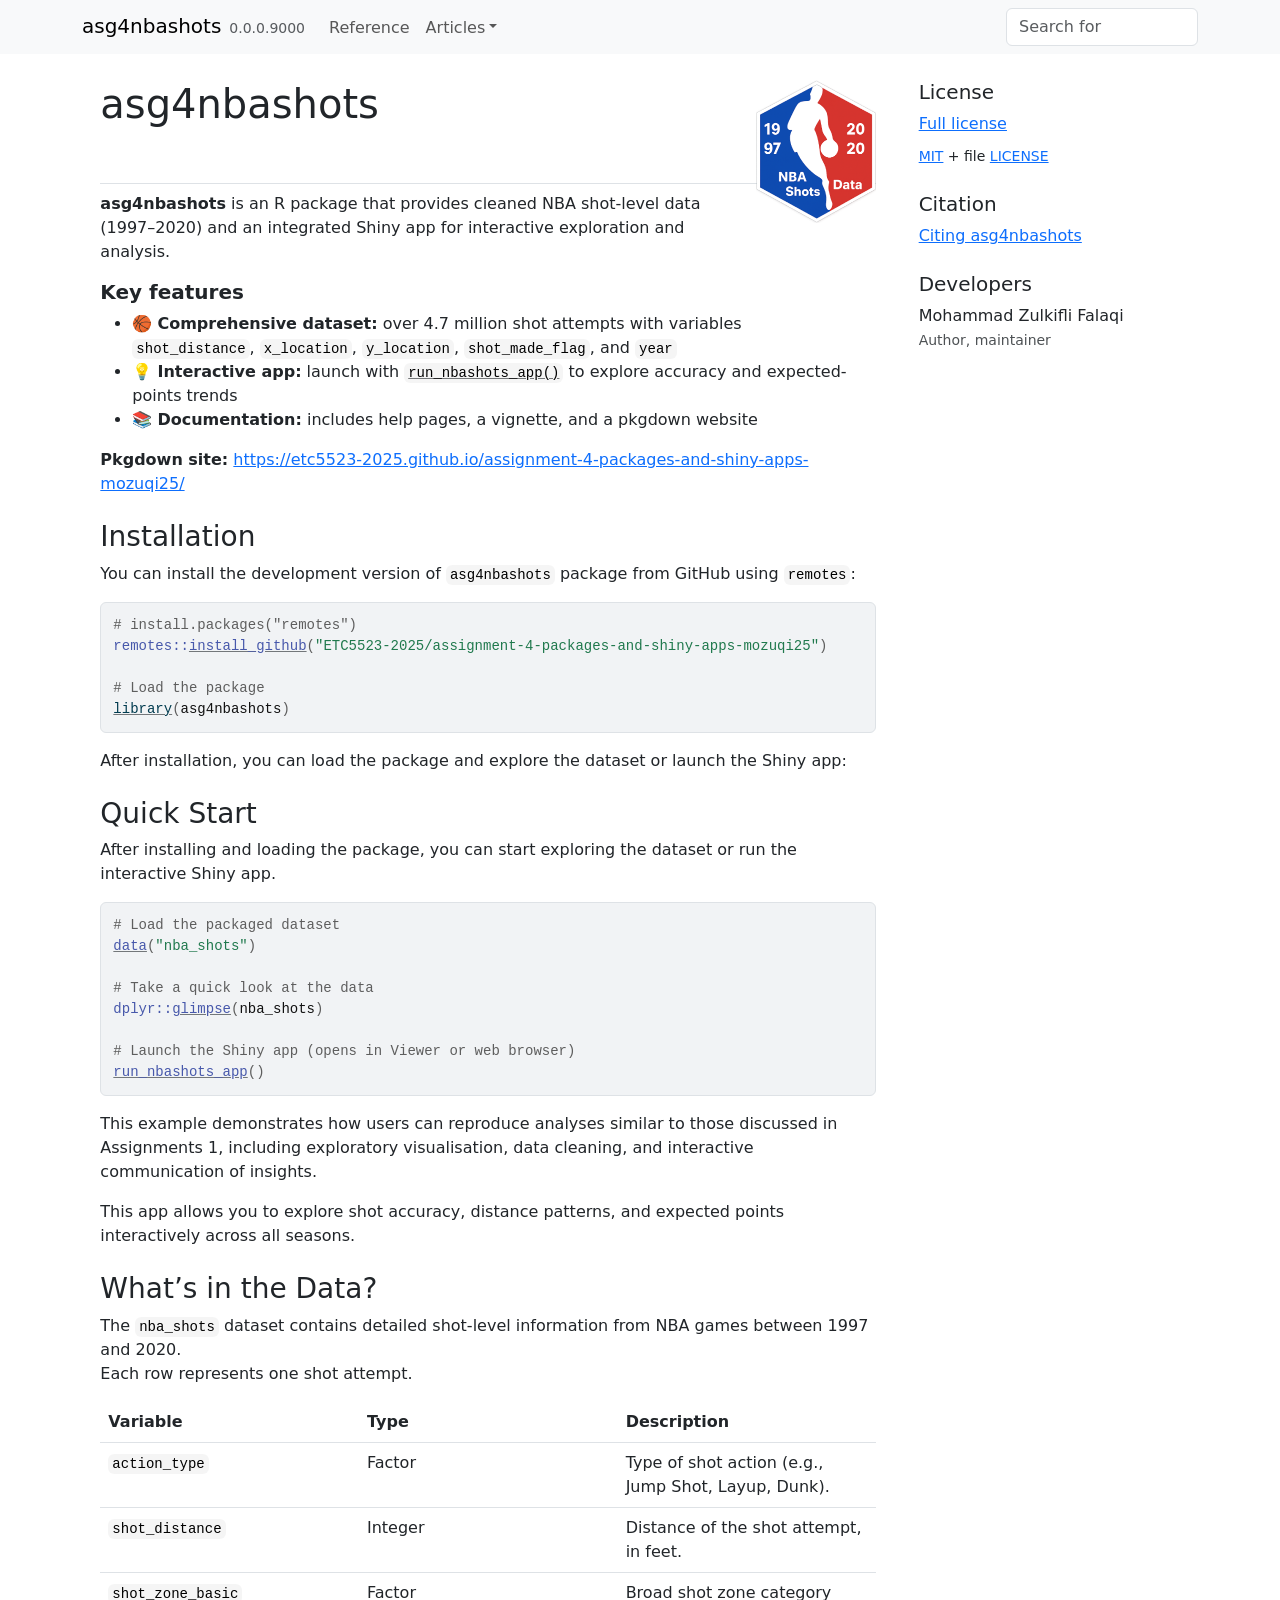
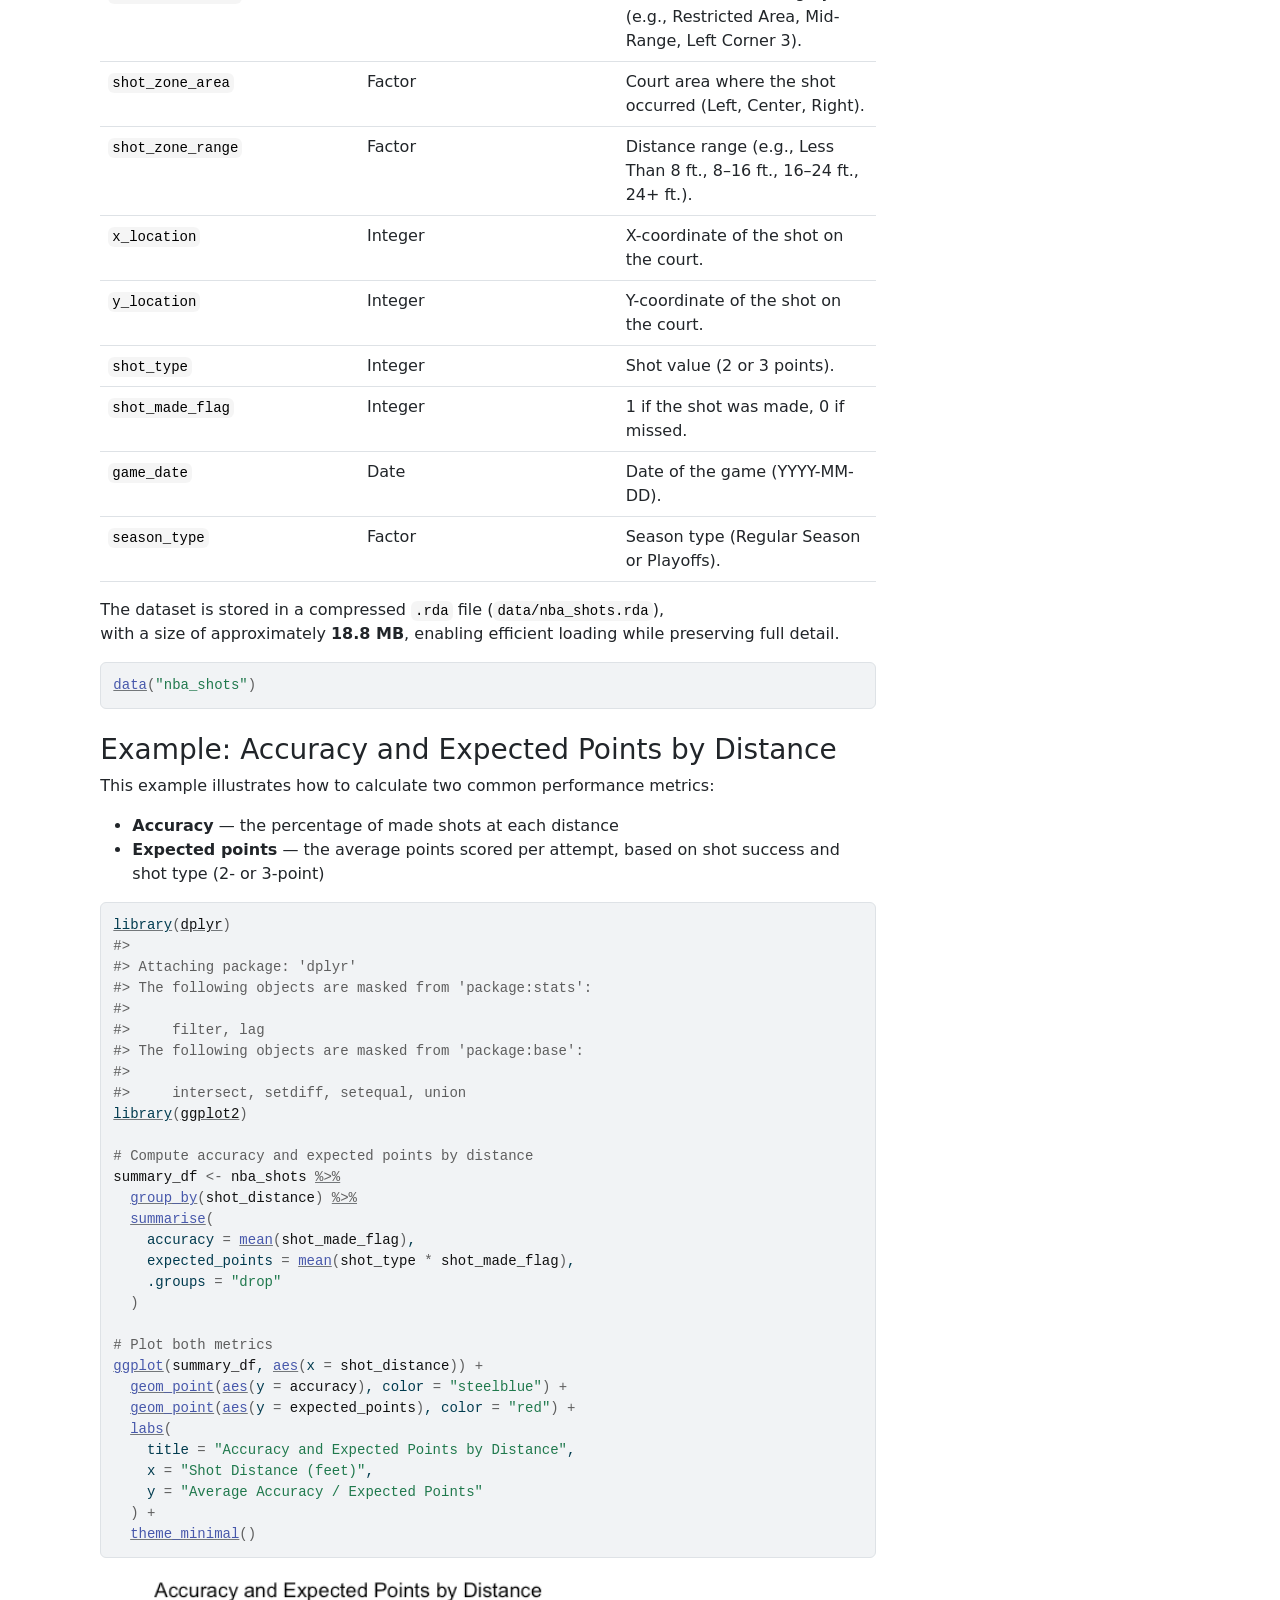
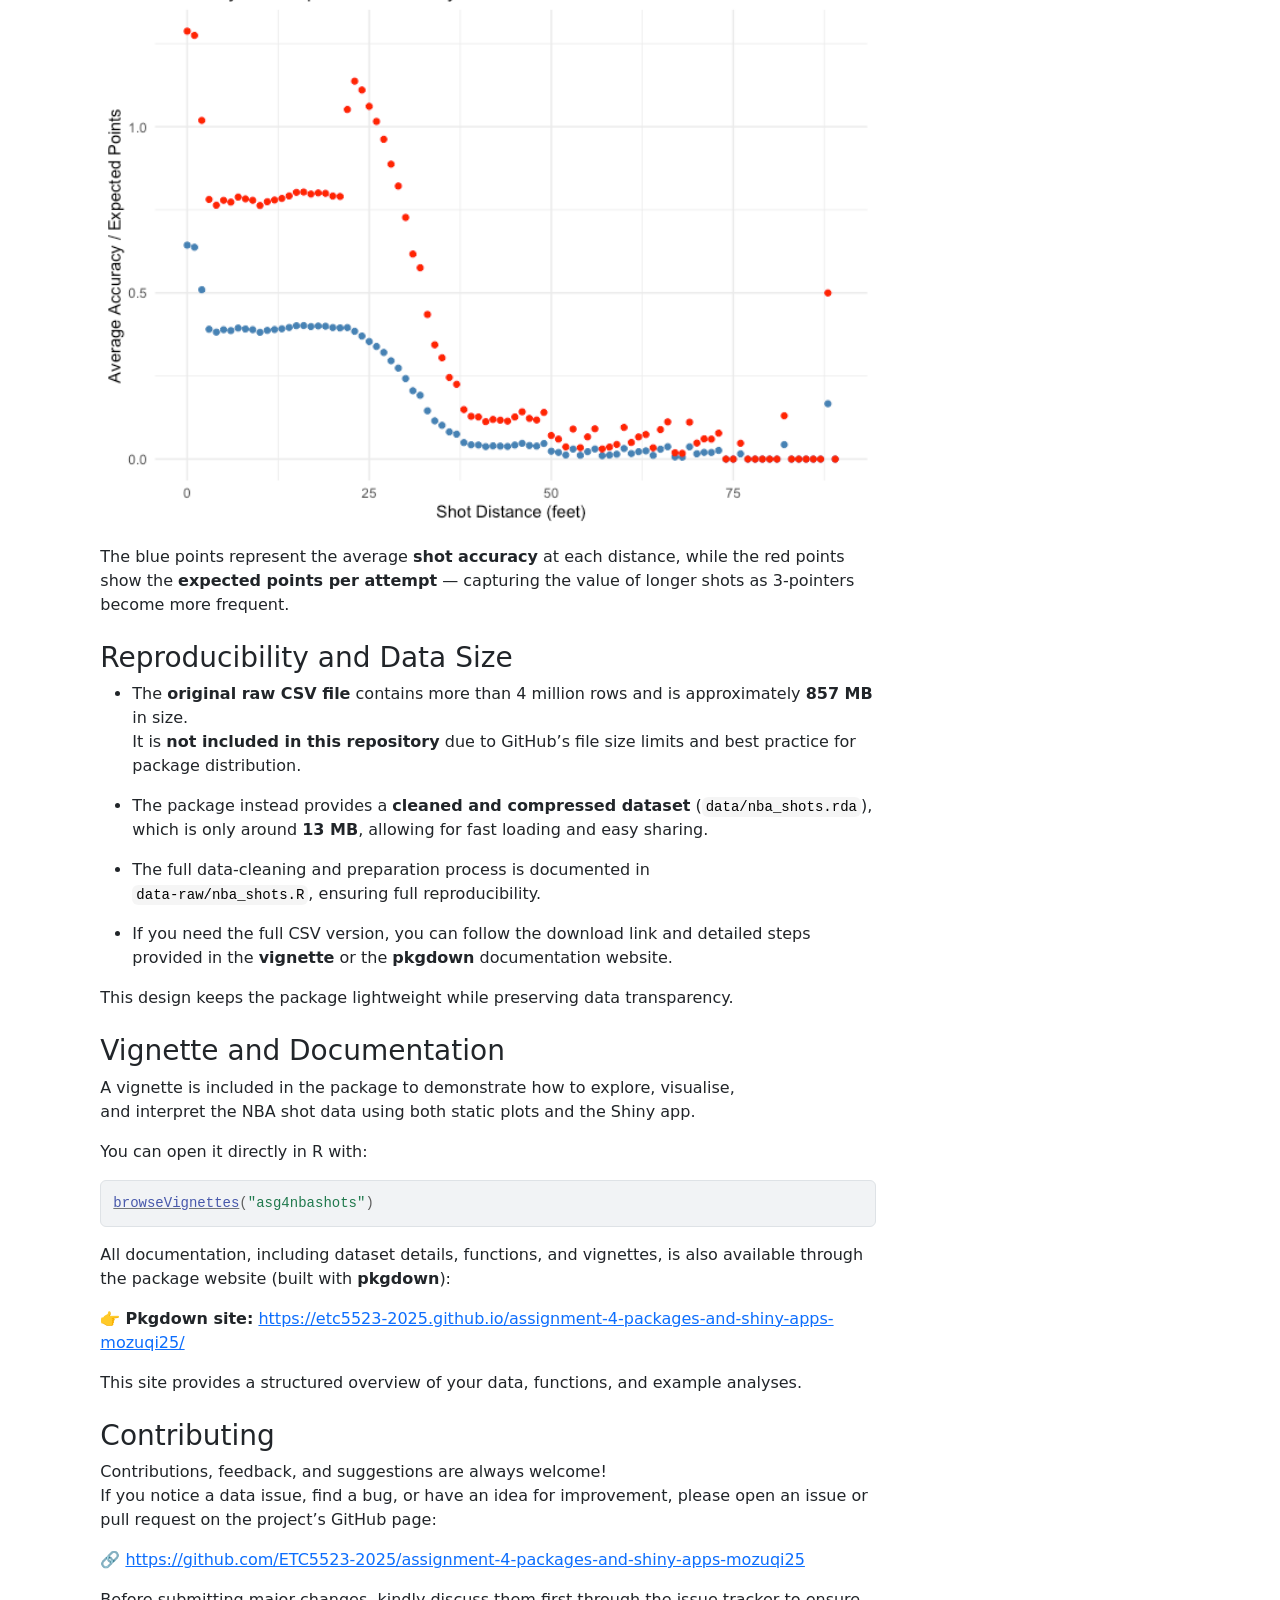
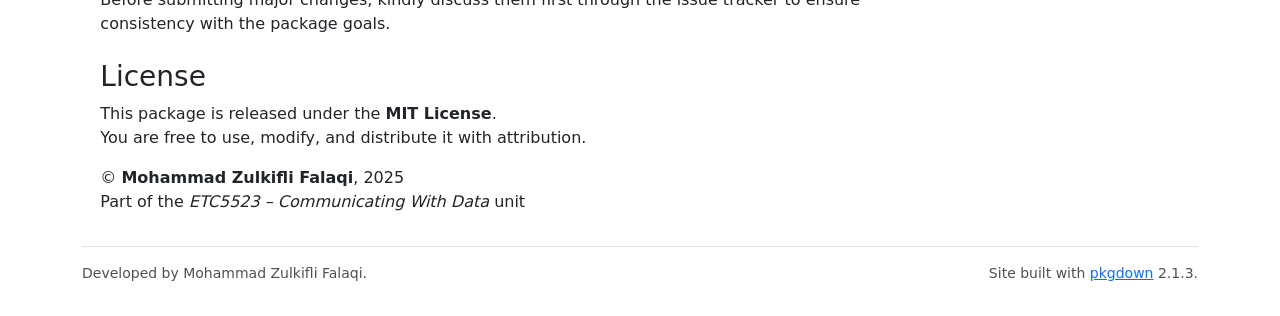
==== commit c2df198e: "Update typo and wording" ====
--- a/docs/index.html
+++ b/docs/index.html
@@ -75,7 +75,7 @@
 <li>💡 <strong>Interactive app:</strong> launch with <code><a href="reference/run_nbashots_app.html">run_nbashots_app()</a></code> to explore accuracy and expected-points trends</li>
 <li>📚 <strong>Documentation:</strong> includes help pages, a vignette, and a pkgdown website</li>
 </ul>
-<p><strong>Pkgdown site:</strong> <a href="https://YOUR-USERNAME.github.io/YOUR-REPO/" class="external-link uri">https://YOUR-USERNAME.github.io/YOUR-REPO/</a><br><em>(replace with the actual link after enabling GitHub Pages)</em></p>
+<p><strong>Pkgdown site:</strong> <a href="https://etc5523-2025.github.io/assignment-4-packages-and-shiny-apps-mozuqi25/" class="external-link uri">https://etc5523-2025.github.io/assignment-4-packages-and-shiny-apps-mozuqi25/</a></p>
 </div>
 <div class="section level2">
 <h2 id="installation">Installation<a class="anchor" aria-label="anchor" href="#installation"></a>
@@ -160,7 +160,7 @@
 <tr>
 <td><code>shot_type</code></td>
 <td>Integer</td>
-<td>Shot value — 2 or 3 points.</td>
+<td>Shot value (2 or 3 points).</td>
 </tr>
 <tr>
 <td><code>shot_made_flag</code></td>
@@ -252,7 +252,7 @@
 <div class="sourceCode" id="cb5"><pre class="downlit sourceCode r">
 <code class="sourceCode R"><span><span class="fu"><a href="https://rdrr.io/r/utils/browseVignettes.html" class="external-link">browseVignettes</a></span><span class="op">(</span><span class="st">"asg4nbashots"</span><span class="op">)</span></span></code></pre></div>
 <p>All documentation, including dataset details, functions, and vignettes, is also available through the package website (built with <strong>pkgdown</strong>):</p>
-<p>👉 <strong>Pkgdown site:</strong> <a href="https://YOUR-USERNAME.github.io/YOUR-REPO/" class="external-link uri">https://YOUR-USERNAME.github.io/YOUR-REPO/</a> <em>(replace with the actual link once GitHub Pages is enabled)</em></p>
+<p>👉 <strong>Pkgdown site:</strong> <a href="https://etc5523-2025.github.io/assignment-4-packages-and-shiny-apps-mozuqi25/" class="external-link uri">https://etc5523-2025.github.io/assignment-4-packages-and-shiny-apps-mozuqi25/</a></p>
 <p>This site provides a structured overview of your data, functions, and example analyses.</p>
 </div>
 <div class="section level2">
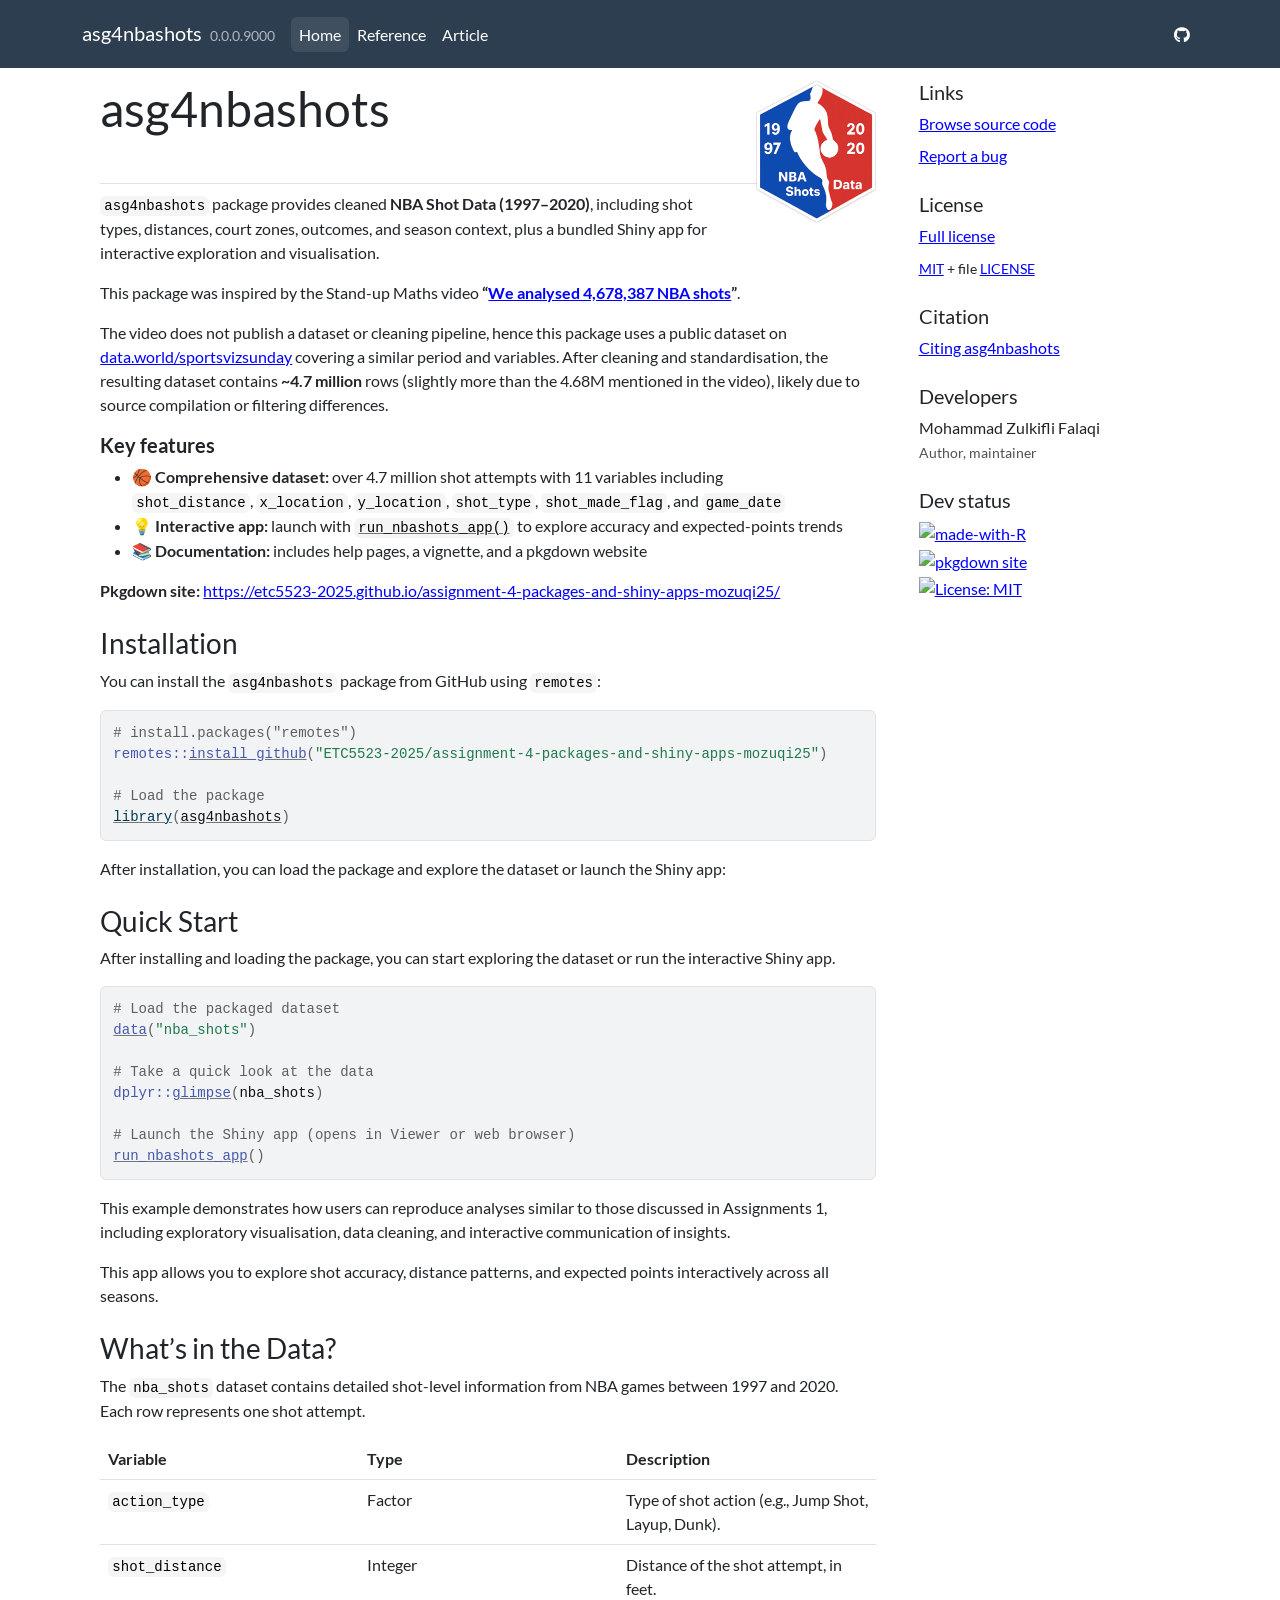
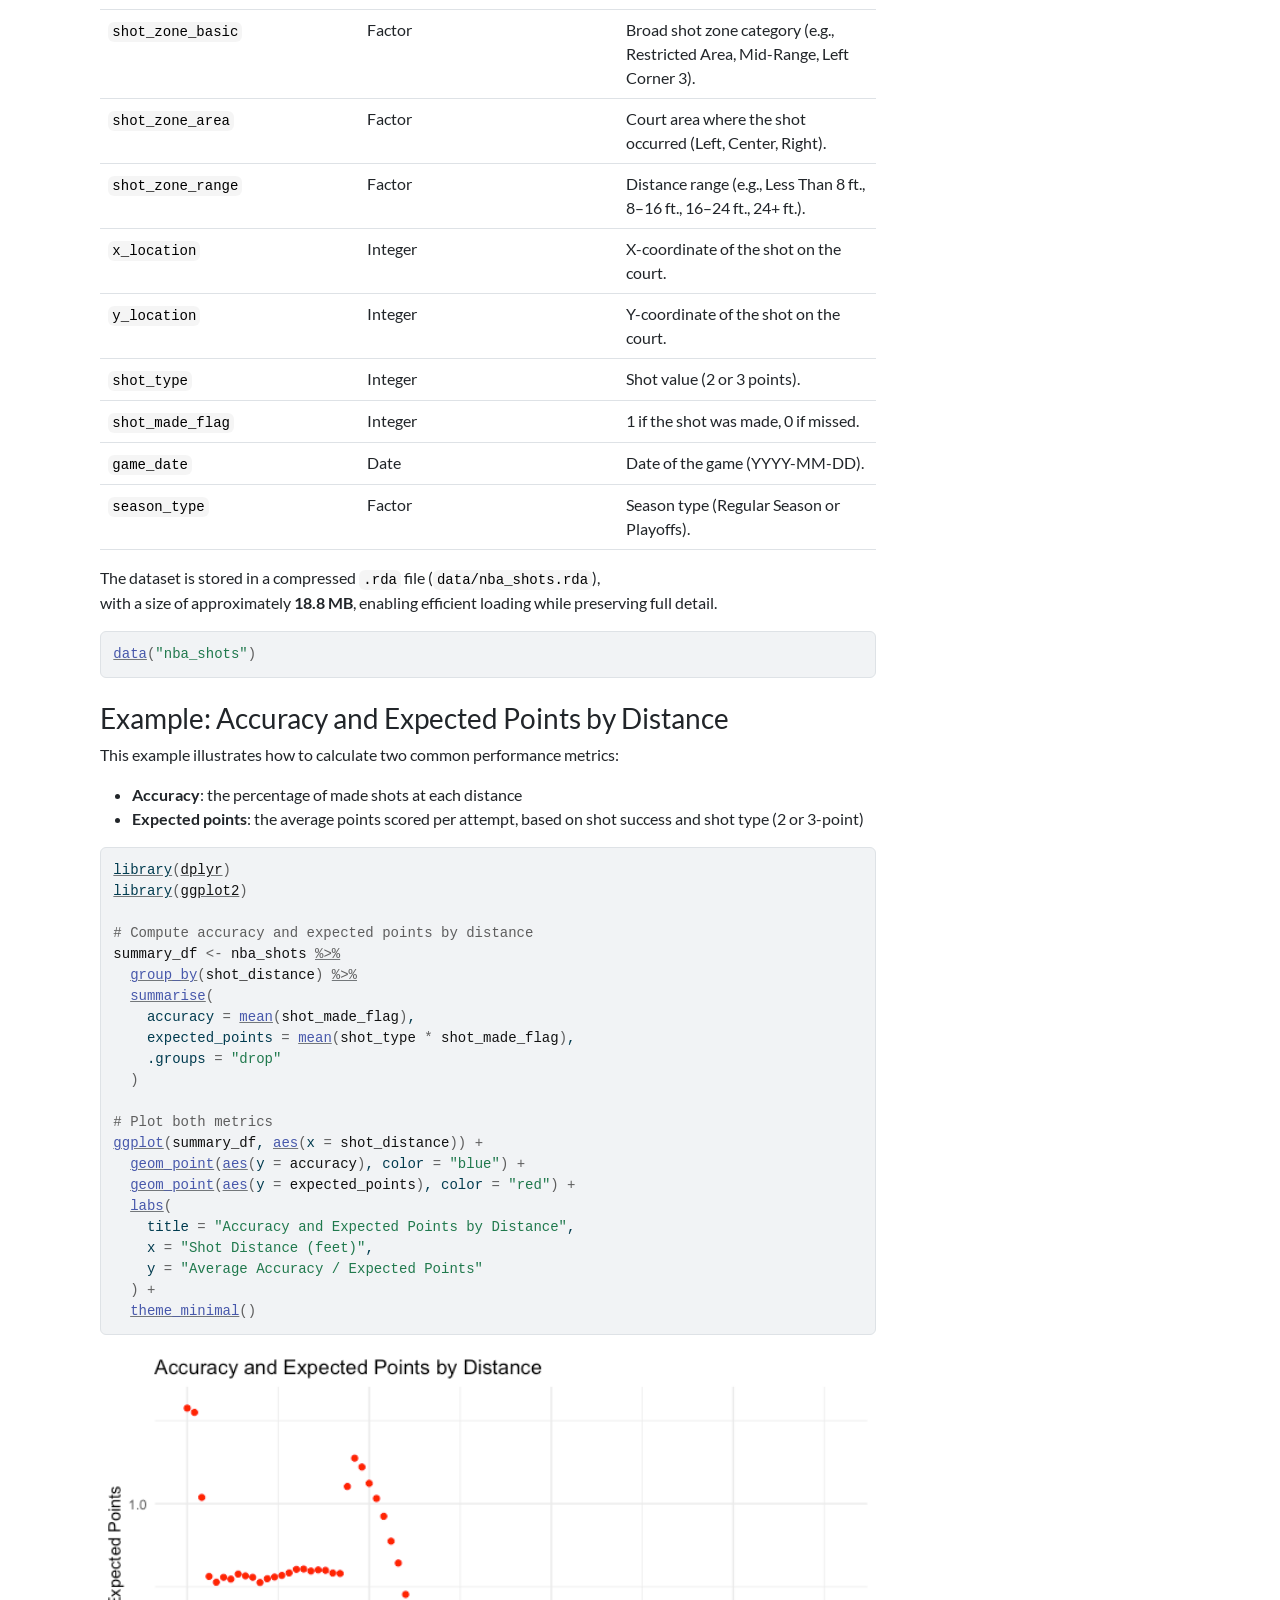
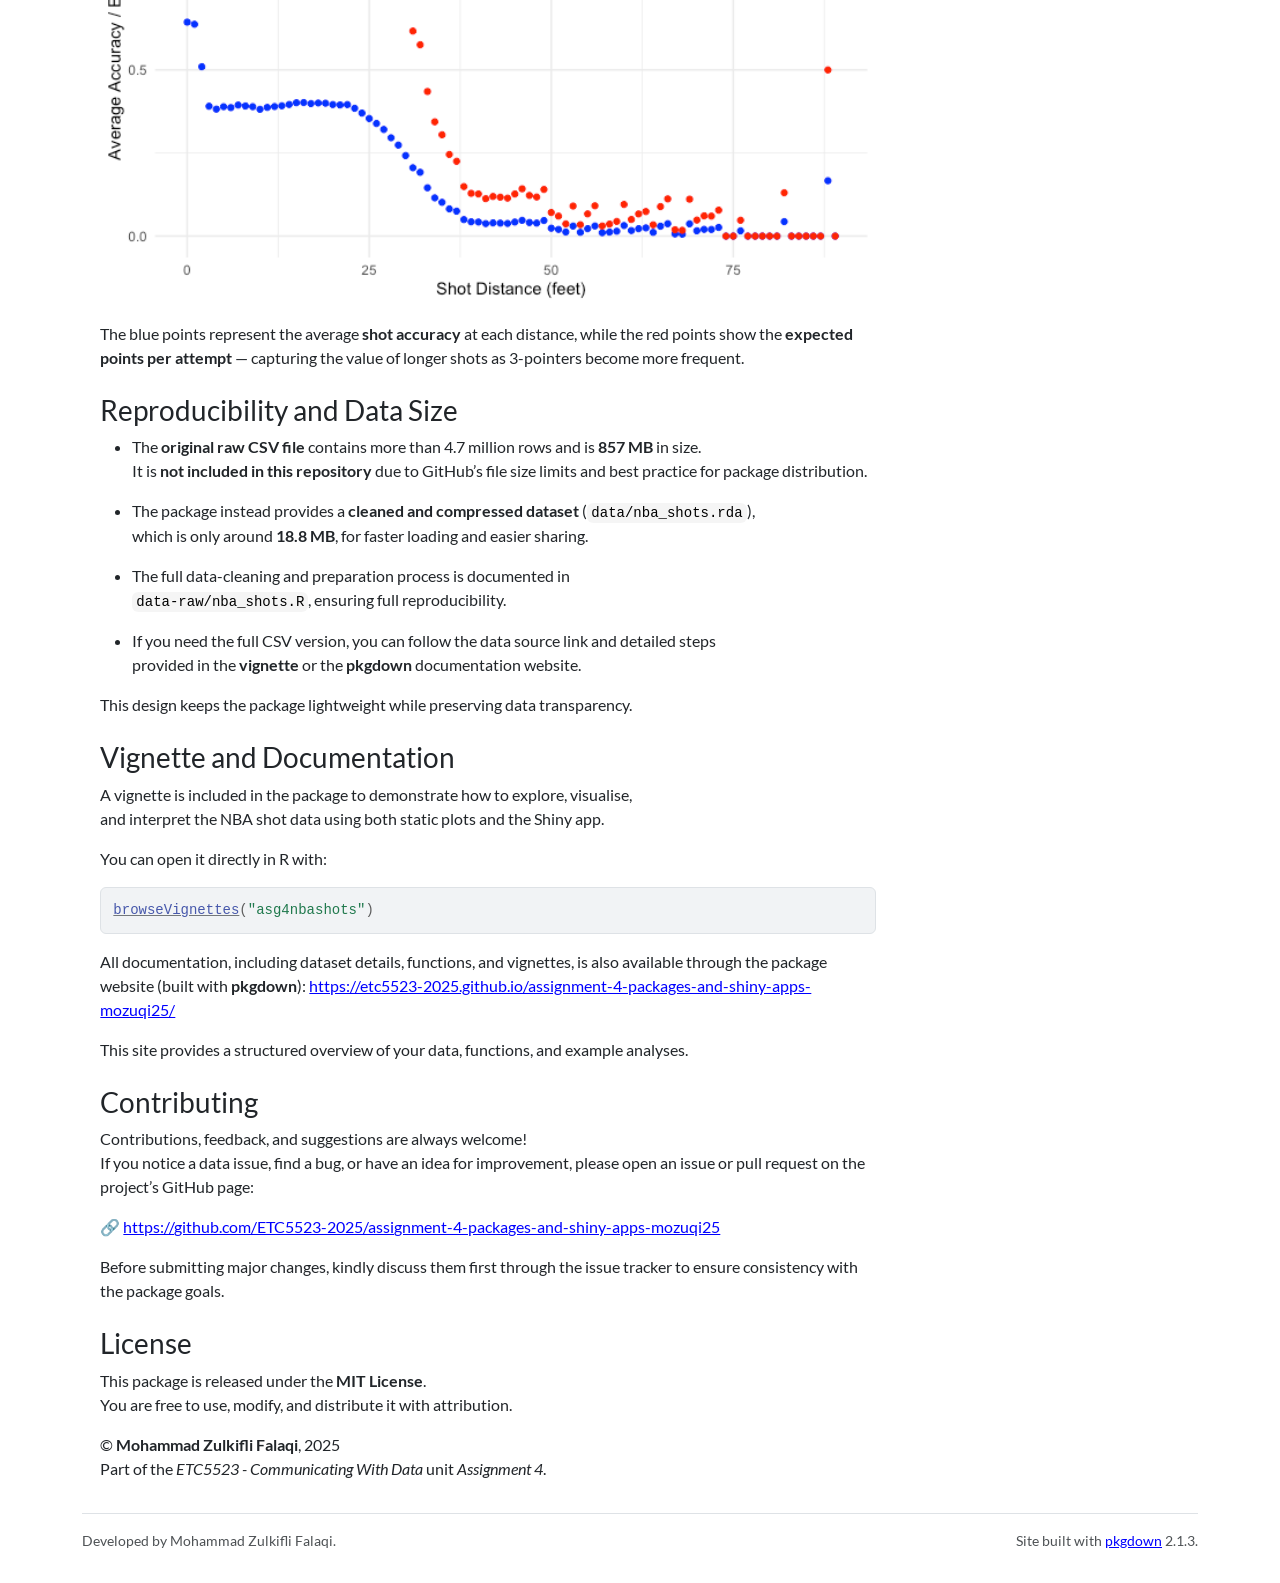
==== commit 2c8080f3: "Change the pkgdown site theme" ====
--- a/docs/index.html
+++ b/docs/index.html
@@ -15,16 +15,17 @@
 <link href="deps/bootstrap-5.3.1/bootstrap.min.css" rel="stylesheet">
 <script src="deps/bootstrap-5.3.1/bootstrap.bundle.min.js"></script><link href="deps/font-awesome-6.5.2/css/all.min.css" rel="stylesheet">
 <link href="deps/font-awesome-6.5.2/css/v4-shims.min.css" rel="stylesheet">
-<script src="deps/headroom-0.11.0/headroom.min.js"></script><script src="deps/headroom-0.11.0/jQuery.headroom.min.js"></script><script src="deps/bootstrap-toc-1.0.1/bootstrap-toc.min.js"></script><script src="deps/clipboard.js-2.0.11/clipboard.min.js"></script><script src="deps/search-1.0.0/autocomplete.jquery.min.js"></script><script src="deps/search-1.0.0/fuse.min.js"></script><script src="deps/search-1.0.0/mark.min.js"></script><!-- pkgdown --><script src="pkgdown.js"></script><meta property="og:title" content="NBA Shot Data 1997–2020 Explorer">
-<meta name="description" content="An R package providing cleaned NBA shot location data with over 4 million observations from 1997–2020, along with a Shiny app for interactive exploration and visualization.">
-<meta property="og:description" content="An R package providing cleaned NBA shot location data with over 4 million observations from 1997–2020, along with a Shiny app for interactive exploration and visualization.">
-<meta property="og:image" content="/logo.png">
+<script src="deps/headroom-0.11.0/headroom.min.js"></script><script src="deps/headroom-0.11.0/jQuery.headroom.min.js"></script><script src="deps/bootstrap-toc-1.0.1/bootstrap-toc.min.js"></script><script src="deps/clipboard.js-2.0.11/clipboard.min.js"></script><script src="deps/search-1.0.0/autocomplete.jquery.min.js"></script><script src="deps/search-1.0.0/fuse.min.js"></script><script src="deps/search-1.0.0/mark.min.js"></script><!-- pkgdown --><script src="pkgdown.js"></script><link href="extra.css" rel="stylesheet">
+<meta property="og:title" content="NBA Shot Data 1997–2020 Explorer">
+<meta name="description" content="Provides cleaned and extended NBA shot-level data from 1997–2020, including shot type, distance, court zones, outcomes, and season context. The package also includes a Shiny app for interactive exploration and visualisation of trends in shot selection and efficiency. Inspired by the Stand-up Maths video “We analysed 4,678,387 NBA shots” (YouTube, 2020), using publicly available NBA shot data hosted on data.world/sportsvizsunday. Differences in total observations (~4.7M vs 4.68M cited in the video) likely reflect source compilation or filtering.">
+<meta property="og:description" content="Provides cleaned and extended NBA shot-level data from 1997–2020, including shot type, distance, court zones, outcomes, and season context. The package also includes a Shiny app for interactive exploration and visualisation of trends in shot selection and efficiency. Inspired by the Stand-up Maths video “We analysed 4,678,387 NBA shots” (YouTube, 2020), using publicly available NBA shot data hosted on data.world/sportsvizsunday. Differences in total observations (~4.7M vs 4.68M cited in the video) likely reflect source compilation or filtering.">
+<meta property="og:image" content="https://etc5523-2025.github.io/assignment-4-packages-and-shiny-apps-mozuqi25/logo.png">
 </head>
 <body>
     <a href="#main" class="visually-hidden-focusable">Skip to contents</a>
 
 
-    <nav class="navbar navbar-expand-lg fixed-top bg-light" data-bs-theme="light" aria-label="Site navigation"><div class="container">
+    <nav class="navbar navbar-expand-lg fixed-top bg-primary" data-bs-theme="dark" aria-label="Site navigation"><div class="container">
 
     <a class="navbar-brand me-2" href="index.html">asg4nbashots</a>
 
@@ -37,18 +38,12 @@
 
     <div id="navbar" class="collapse navbar-collapse ms-3">
       <ul class="navbar-nav me-auto">
+<li class="active nav-item"><a class="nav-link" href="index.html">Home</a></li>
 <li class="nav-item"><a class="nav-link" href="reference/index.html">Reference</a></li>
-<li class="nav-item dropdown">
-  <button class="nav-link dropdown-toggle" type="button" id="dropdown-articles" data-bs-toggle="dropdown" aria-expanded="false" aria-haspopup="true">Articles</button>
-  <ul class="dropdown-menu" aria-labelledby="dropdown-articles">
-<li><a class="dropdown-item" href="articles/intro-nbashots.html">Introduction to asg4nbashots</a></li>
-  </ul>
-</li>
+<li class="nav-item"><a class="nav-link" href="articles/intro-nbashots.html">Article</a></li>
       </ul>
 <ul class="navbar-nav">
-<li class="nav-item"><form class="form-inline" role="search">
- <input class="form-control" type="search" name="search-input" id="search-input" autocomplete="off" aria-label="Search site" placeholder="Search for" data-search-index="search.json">
-</form></li>
+<li class="nav-item"><a class="external-link nav-link" href="https://github.com/ETC5523-2025/assignment-4-packages-and-shiny-apps-mozuqi25"><span class="fa fab fa-github"></span></a></li>
       </ul>
 </div>
 
@@ -63,30 +58,31 @@
 </h1>
 </div>
 <!-- badges: start -->
-<!-- Add project badges here later if desired -->
-<!-- badges: end -->
-<p><strong>asg4nbashots</strong> is an R package that provides cleaned NBA shot-level data (1997–2020) and an integrated Shiny app for interactive exploration and analysis.</p>
+
+<p><code>asg4nbashots</code> package provides cleaned <strong>NBA Shot Data (1997–2020)</strong>, including shot types, distances, court zones, outcomes, and season context, plus a bundled Shiny app for interactive exploration and visualisation.</p>
+<p>This package was inspired by the Stand-up Maths video <strong>“<a href="https://www.youtube.com/watch?v=yh5c3duQQ1w" class="external-link">We analysed 4,678,387 NBA shots</a>”</strong>.</p>
+<p>The video does not publish a dataset or cleaning pipeline, hence this package uses a public dataset on <a href="https://data.world/sportsvizsunday/june-2020-nba-shots-1997-2019" class="external-link">data.world/sportsvizsunday</a> covering a similar period and variables. After cleaning and standardisation, the resulting dataset contains <strong>~4.7 million</strong> rows (slightly more than the 4.68M mentioned in the video), likely due to source compilation or filtering differences.</p>
 <div class="section level3">
 <h3 id="key-features">Key features<a class="anchor" aria-label="anchor" href="#key-features"></a>
 </h3>
 <ul>
-<li>🏀 <strong>Comprehensive dataset:</strong> over 4.7 million shot attempts with variables<br><code>shot_distance</code>, <code>x_location</code>, <code>y_location</code>, <code>shot_made_flag</code>, and <code>year</code>
+<li>🏀 <strong>Comprehensive dataset:</strong> over 4.7 million shot attempts with 11 variables including<br><code>shot_distance</code>, <code>x_location</code>, <code>y_location</code>, <code>shot_type</code>, <code>shot_made_flag</code>, and <code>game_date</code>
 </li>
 <li>💡 <strong>Interactive app:</strong> launch with <code><a href="reference/run_nbashots_app.html">run_nbashots_app()</a></code> to explore accuracy and expected-points trends</li>
 <li>📚 <strong>Documentation:</strong> includes help pages, a vignette, and a pkgdown website</li>
 </ul>
-<p><strong>Pkgdown site:</strong> <a href="https://etc5523-2025.github.io/assignment-4-packages-and-shiny-apps-mozuqi25/" class="external-link uri">https://etc5523-2025.github.io/assignment-4-packages-and-shiny-apps-mozuqi25/</a></p>
+<p><strong>Pkgdown site:</strong> <a href="https://etc5523-2025.github.io/assignment-4-packages-and-shiny-apps-mozuqi25/" class="uri">https://etc5523-2025.github.io/assignment-4-packages-and-shiny-apps-mozuqi25/</a></p>
 </div>
 <div class="section level2">
 <h2 id="installation">Installation<a class="anchor" aria-label="anchor" href="#installation"></a>
 </h2>
-<p>You can install the development version of <code>asg4nbashots</code> package from GitHub using <code>remotes</code>:</p>
+<p>You can install the <code>asg4nbashots</code> package from GitHub using <code>remotes</code>:</p>
 <div class="sourceCode" id="cb1"><pre class="downlit sourceCode r">
 <code class="sourceCode R"><span><span class="co"># install.packages("remotes")</span></span>
 <span><span class="fu">remotes</span><span class="fu">::</span><span class="fu"><a href="https://remotes.r-lib.org/reference/install_github.html" class="external-link">install_github</a></span><span class="op">(</span><span class="st">"ETC5523-2025/assignment-4-packages-and-shiny-apps-mozuqi25"</span><span class="op">)</span></span>
 <span></span>
 <span><span class="co"># Load the package</span></span>
-<span><span class="kw"><a href="https://rdrr.io/r/base/library.html" class="external-link">library</a></span><span class="op">(</span><span class="va">asg4nbashots</span><span class="op">)</span></span></code></pre></div>
+<span><span class="kw"><a href="https://rdrr.io/r/base/library.html" class="external-link">library</a></span><span class="op">(</span><span class="va"><a href="https://etc5523-2025.github.io/assignment-4-packages-and-shiny-apps-mozuqi25/">asg4nbashots</a></span><span class="op">)</span></span></code></pre></div>
 <p>After installation, you can load the package and explore the dataset or launch the Shiny app:</p>
 </div>
 <div class="section level2">
@@ -190,21 +186,13 @@
 <p>This example illustrates how to calculate two common performance metrics:</p>
 <ul>
 <li>
-<strong>Accuracy</strong> — the percentage of made shots at each distance<br>
+<strong>Accuracy</strong>: the percentage of made shots at each distance<br>
 </li>
 <li>
-<strong>Expected points</strong> — the average points scored per attempt, based on shot success and shot type (2- or 3-point)</li>
+<strong>Expected points</strong>: the average points scored per attempt, based on shot success and shot type (2 or 3-point)</li>
 </ul>
 <div class="sourceCode" id="cb4"><pre class="downlit sourceCode r">
 <code class="sourceCode R"><span><span class="kw"><a href="https://rdrr.io/r/base/library.html" class="external-link">library</a></span><span class="op">(</span><span class="va"><a href="https://dplyr.tidyverse.org" class="external-link">dplyr</a></span><span class="op">)</span></span>
-<span><span class="co">#&gt; </span></span>
-<span><span class="co">#&gt; Attaching package: 'dplyr'</span></span>
-<span><span class="co">#&gt; The following objects are masked from 'package:stats':</span></span>
-<span><span class="co">#&gt; </span></span>
-<span><span class="co">#&gt;     filter, lag</span></span>
-<span><span class="co">#&gt; The following objects are masked from 'package:base':</span></span>
-<span><span class="co">#&gt; </span></span>
-<span><span class="co">#&gt;     intersect, setdiff, setequal, union</span></span>
 <span><span class="kw"><a href="https://rdrr.io/r/base/library.html" class="external-link">library</a></span><span class="op">(</span><span class="va"><a href="https://ggplot2.tidyverse.org" class="external-link">ggplot2</a></span><span class="op">)</span></span>
 <span></span>
 <span><span class="co"># Compute accuracy and expected points by distance</span></span>
@@ -218,7 +206,7 @@
 <span></span>
 <span><span class="co"># Plot both metrics</span></span>
 <span><span class="fu"><a href="https://ggplot2.tidyverse.org/reference/ggplot.html" class="external-link">ggplot</a></span><span class="op">(</span><span class="va">summary_df</span>, <span class="fu"><a href="https://ggplot2.tidyverse.org/reference/aes.html" class="external-link">aes</a></span><span class="op">(</span>x <span class="op">=</span> <span class="va">shot_distance</span><span class="op">)</span><span class="op">)</span> <span class="op">+</span></span>
-<span>  <span class="fu"><a href="https://ggplot2.tidyverse.org/reference/geom_point.html" class="external-link">geom_point</a></span><span class="op">(</span><span class="fu"><a href="https://ggplot2.tidyverse.org/reference/aes.html" class="external-link">aes</a></span><span class="op">(</span>y <span class="op">=</span> <span class="va">accuracy</span><span class="op">)</span>, color <span class="op">=</span> <span class="st">"steelblue"</span><span class="op">)</span> <span class="op">+</span></span>
+<span>  <span class="fu"><a href="https://ggplot2.tidyverse.org/reference/geom_point.html" class="external-link">geom_point</a></span><span class="op">(</span><span class="fu"><a href="https://ggplot2.tidyverse.org/reference/aes.html" class="external-link">aes</a></span><span class="op">(</span>y <span class="op">=</span> <span class="va">accuracy</span><span class="op">)</span>, color <span class="op">=</span> <span class="st">"blue"</span><span class="op">)</span> <span class="op">+</span></span>
 <span>  <span class="fu"><a href="https://ggplot2.tidyverse.org/reference/geom_point.html" class="external-link">geom_point</a></span><span class="op">(</span><span class="fu"><a href="https://ggplot2.tidyverse.org/reference/aes.html" class="external-link">aes</a></span><span class="op">(</span>y <span class="op">=</span> <span class="va">expected_points</span><span class="op">)</span>, color <span class="op">=</span> <span class="st">"red"</span><span class="op">)</span> <span class="op">+</span></span>
 <span>  <span class="fu"><a href="https://ggplot2.tidyverse.org/reference/labs.html" class="external-link">labs</a></span><span class="op">(</span></span>
 <span>    title <span class="op">=</span> <span class="st">"Accuracy and Expected Points by Distance"</span>,</span>
@@ -233,12 +221,12 @@
 <h2 id="reproducibility-and-data-size">Reproducibility and Data Size<a class="anchor" aria-label="anchor" href="#reproducibility-and-data-size"></a>
 </h2>
 <ul>
-<li><p>The <strong>original raw CSV file</strong> contains more than 4 million rows and is approximately <strong>857 MB</strong> in size.<br>
+<li><p>The <strong>original raw CSV file</strong> contains more than 4.7 million rows and is <strong>857 MB</strong> in size.<br>
 It is <strong>not included in this repository</strong> due to GitHub’s file size limits and best practice for package distribution.</p></li>
 <li><p>The package instead provides a <strong>cleaned and compressed dataset</strong> (<code>data/nba_shots.rda</code>),<br>
-which is only around <strong>13 MB</strong>, allowing for fast loading and easy sharing.</p></li>
+which is only around <strong>18.8 MB</strong>, for faster loading and easier sharing.</p></li>
 <li><p>The full data-cleaning and preparation process is documented in<br><code>data-raw/nba_shots.R</code>, ensuring full reproducibility.</p></li>
-<li><p>If you need the full CSV version, you can follow the download link and detailed steps<br>
+<li><p>If you need the full CSV version, you can follow the data source link and detailed steps<br>
 provided in the <strong>vignette</strong> or the <strong>pkgdown</strong> documentation website.</p></li>
 </ul>
 <p>This design keeps the package lightweight while preserving data transparency.</p>
@@ -251,8 +239,7 @@
 <p>You can open it directly in R with:</p>
 <div class="sourceCode" id="cb5"><pre class="downlit sourceCode r">
 <code class="sourceCode R"><span><span class="fu"><a href="https://rdrr.io/r/utils/browseVignettes.html" class="external-link">browseVignettes</a></span><span class="op">(</span><span class="st">"asg4nbashots"</span><span class="op">)</span></span></code></pre></div>
-<p>All documentation, including dataset details, functions, and vignettes, is also available through the package website (built with <strong>pkgdown</strong>):</p>
-<p>👉 <strong>Pkgdown site:</strong> <a href="https://etc5523-2025.github.io/assignment-4-packages-and-shiny-apps-mozuqi25/" class="external-link uri">https://etc5523-2025.github.io/assignment-4-packages-and-shiny-apps-mozuqi25/</a></p>
+<p>All documentation, including dataset details, functions, and vignettes, is also available through the package website (built with <strong>pkgdown</strong>): <a href="https://etc5523-2025.github.io/assignment-4-packages-and-shiny-apps-mozuqi25/" class="uri">https://etc5523-2025.github.io/assignment-4-packages-and-shiny-apps-mozuqi25/</a></p>
 <p>This site provides a structured overview of your data, functions, and example analyses.</p>
 </div>
 <div class="section level2">
@@ -269,10 +256,18 @@
 <p>This package is released under the <strong>MIT License</strong>.<br>
 You are free to use, modify, and distribute it with attribution.</p>
 <p>© <strong>Mohammad Zulkifli Falaqi</strong>, 2025<br>
-Part of the <em>ETC5523 – Communicating With Data</em> unit</p>
-</div>
-</div>
-  </main><aside class="col-md-3"><div class="license">
+Part of the <em>ETC5523 - Communicating With Data</em> unit <em>Assignment 4</em>.</p>
+</div>
+</div>
+  </main><aside class="col-md-3"><div class="links">
+<h2 data-toc-skip>Links</h2>
+<ul class="list-unstyled">
+<li><a href="https://github.com/ETC5523-2025/assignment-4-packages-and-shiny-apps-mozuqi25/" class="external-link">Browse source code</a></li>
+<li><a href="https://github.com/ETC5523-2025/assignment-4-packages-and-shiny-apps-mozuqi25/issues" class="external-link">Report a bug</a></li>
+</ul>
+</div>
+
+<div class="license">
 <h2 data-toc-skip>License</h2>
 <ul class="list-unstyled">
 <li><a href="LICENSE.html">Full license</a></li>
@@ -295,7 +290,14 @@
 </ul>
 </div>
 
-
+<div class="dev-status">
+<h2 data-toc-skip>Dev status</h2>
+<ul class="list-unstyled">
+<li><a href="https://www.r-project.org/" class="external-link"><img src="https://img.shields.io/badge/made%20with-R-276DC3.svg" alt="made-with-R"></a></li>
+<li><a href="https://etc5523-2025.github.io/assignment-4-packages-and-shiny-apps-mozuqi25/"><img src="https://img.shields.io/badge/docs-pkgdown-blue.svg" alt="pkgdown site"></a></li>
+<li><a href="LICENSE"><img src="https://img.shields.io/badge/License-MIT-yellow.svg" alt="License: MIT"></a></li>
+</ul>
+</div>
 
   </aside>
 </div>
--- a/docs/extra.css
+++ b/docs/extra.css
@@ -0,0 +1,11 @@
+/* Change link color */
+a {
+  color: blue;
+  text-decoration: underline;
+}
+
+/* Hover effect */
+a:hover, a:focus {
+  color: darkblue;
+  text-decoration: underline;
+}
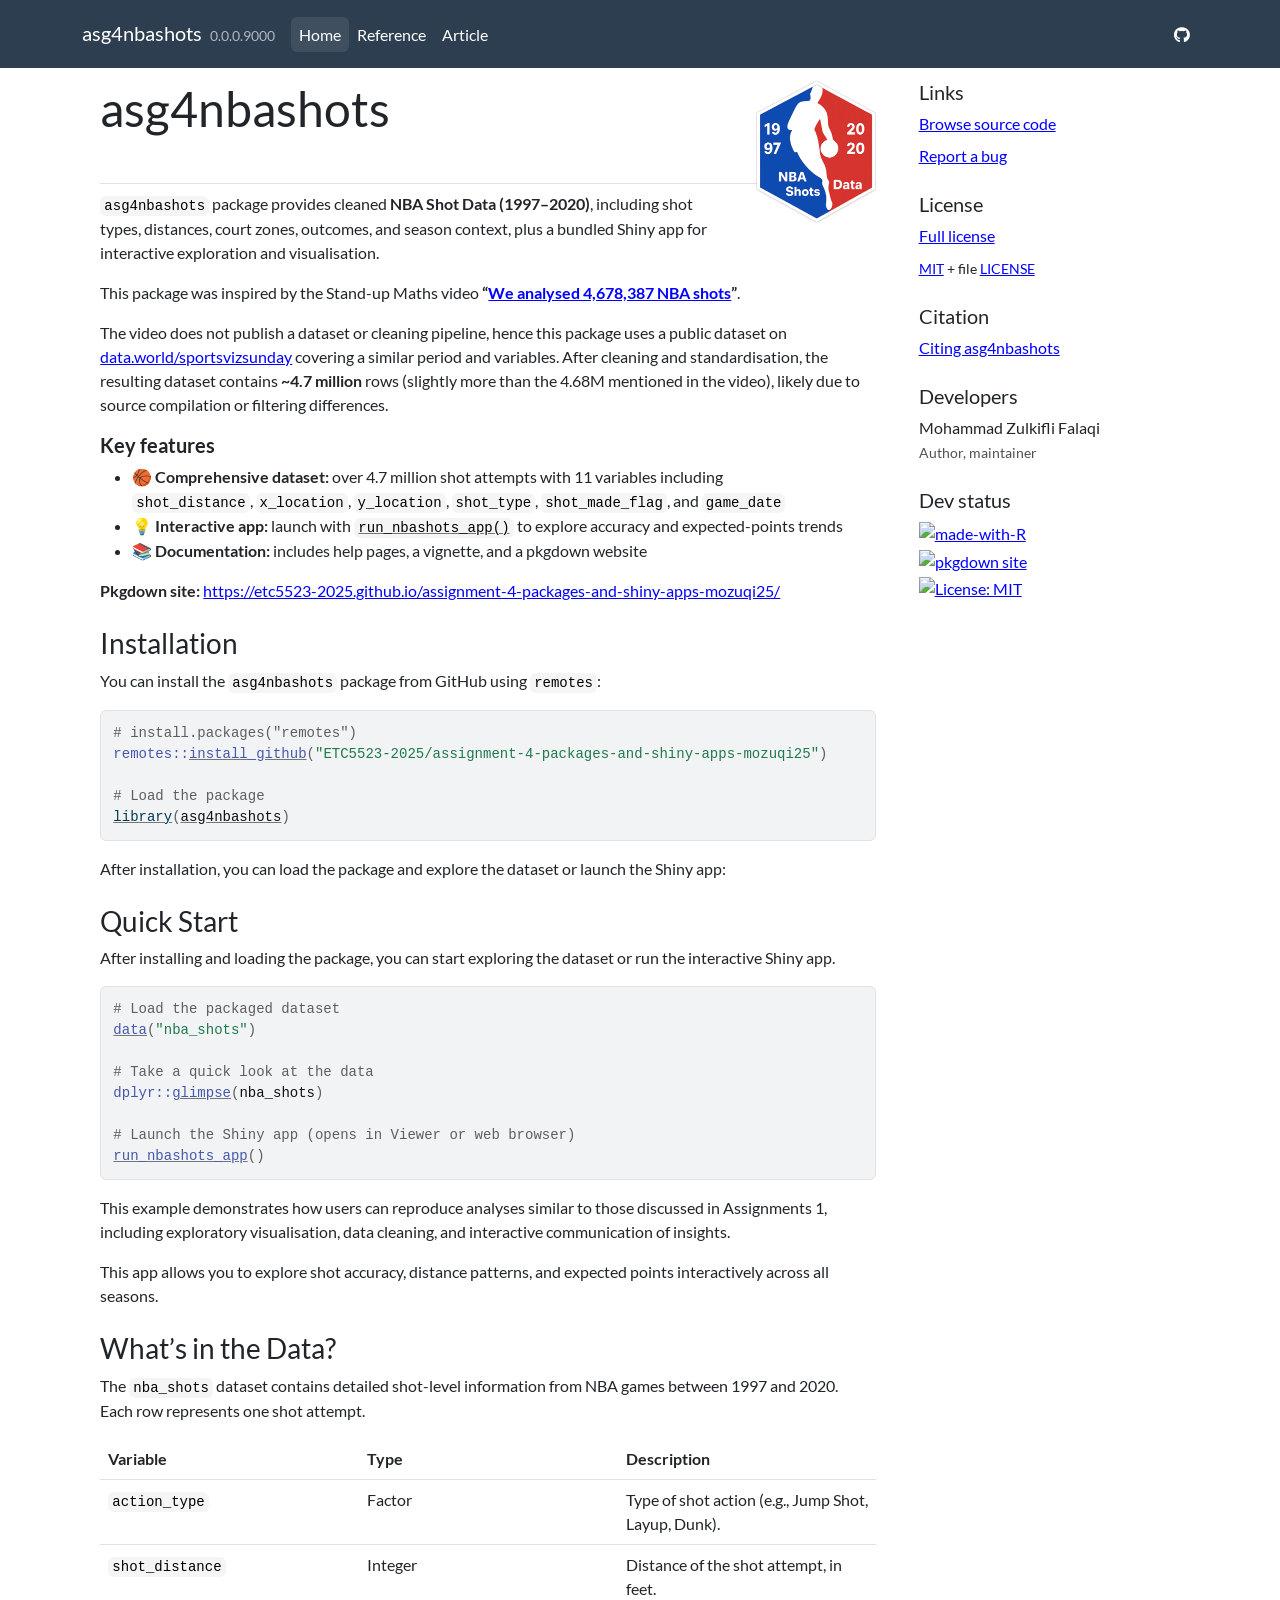
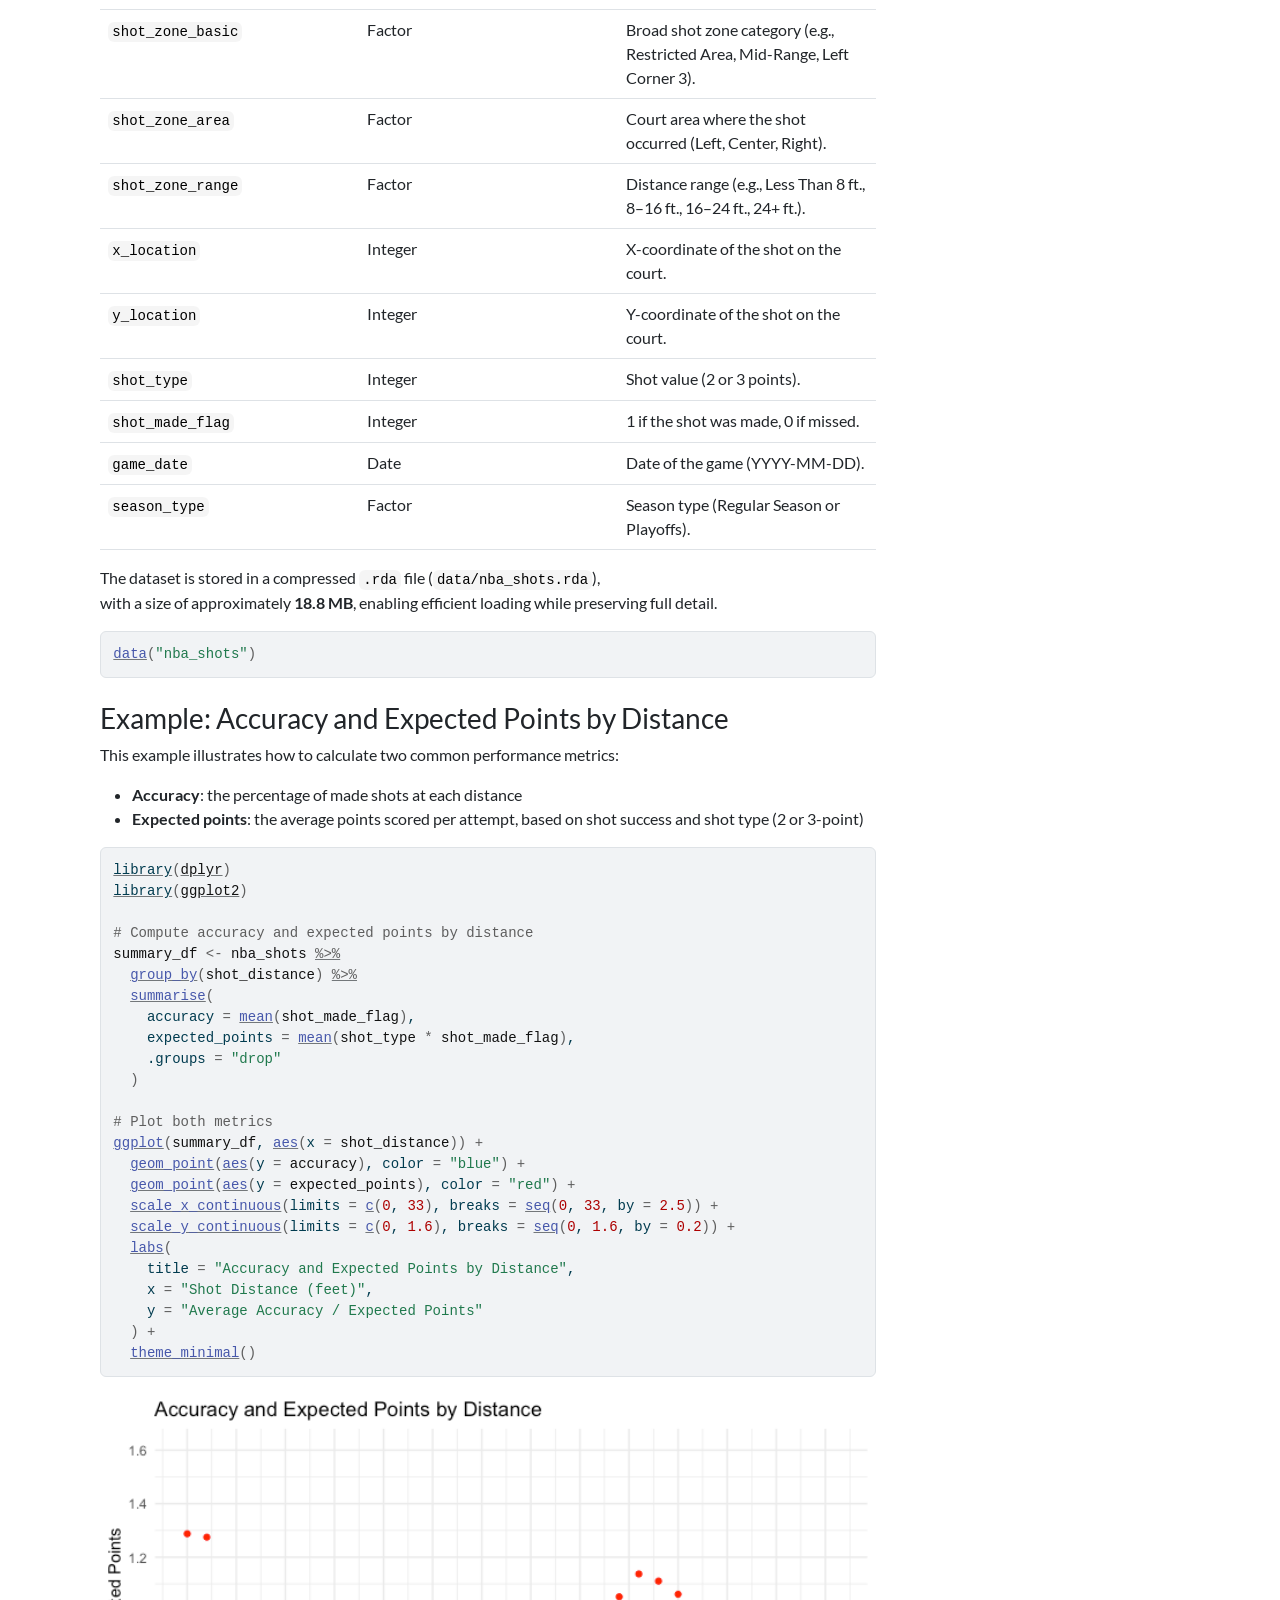
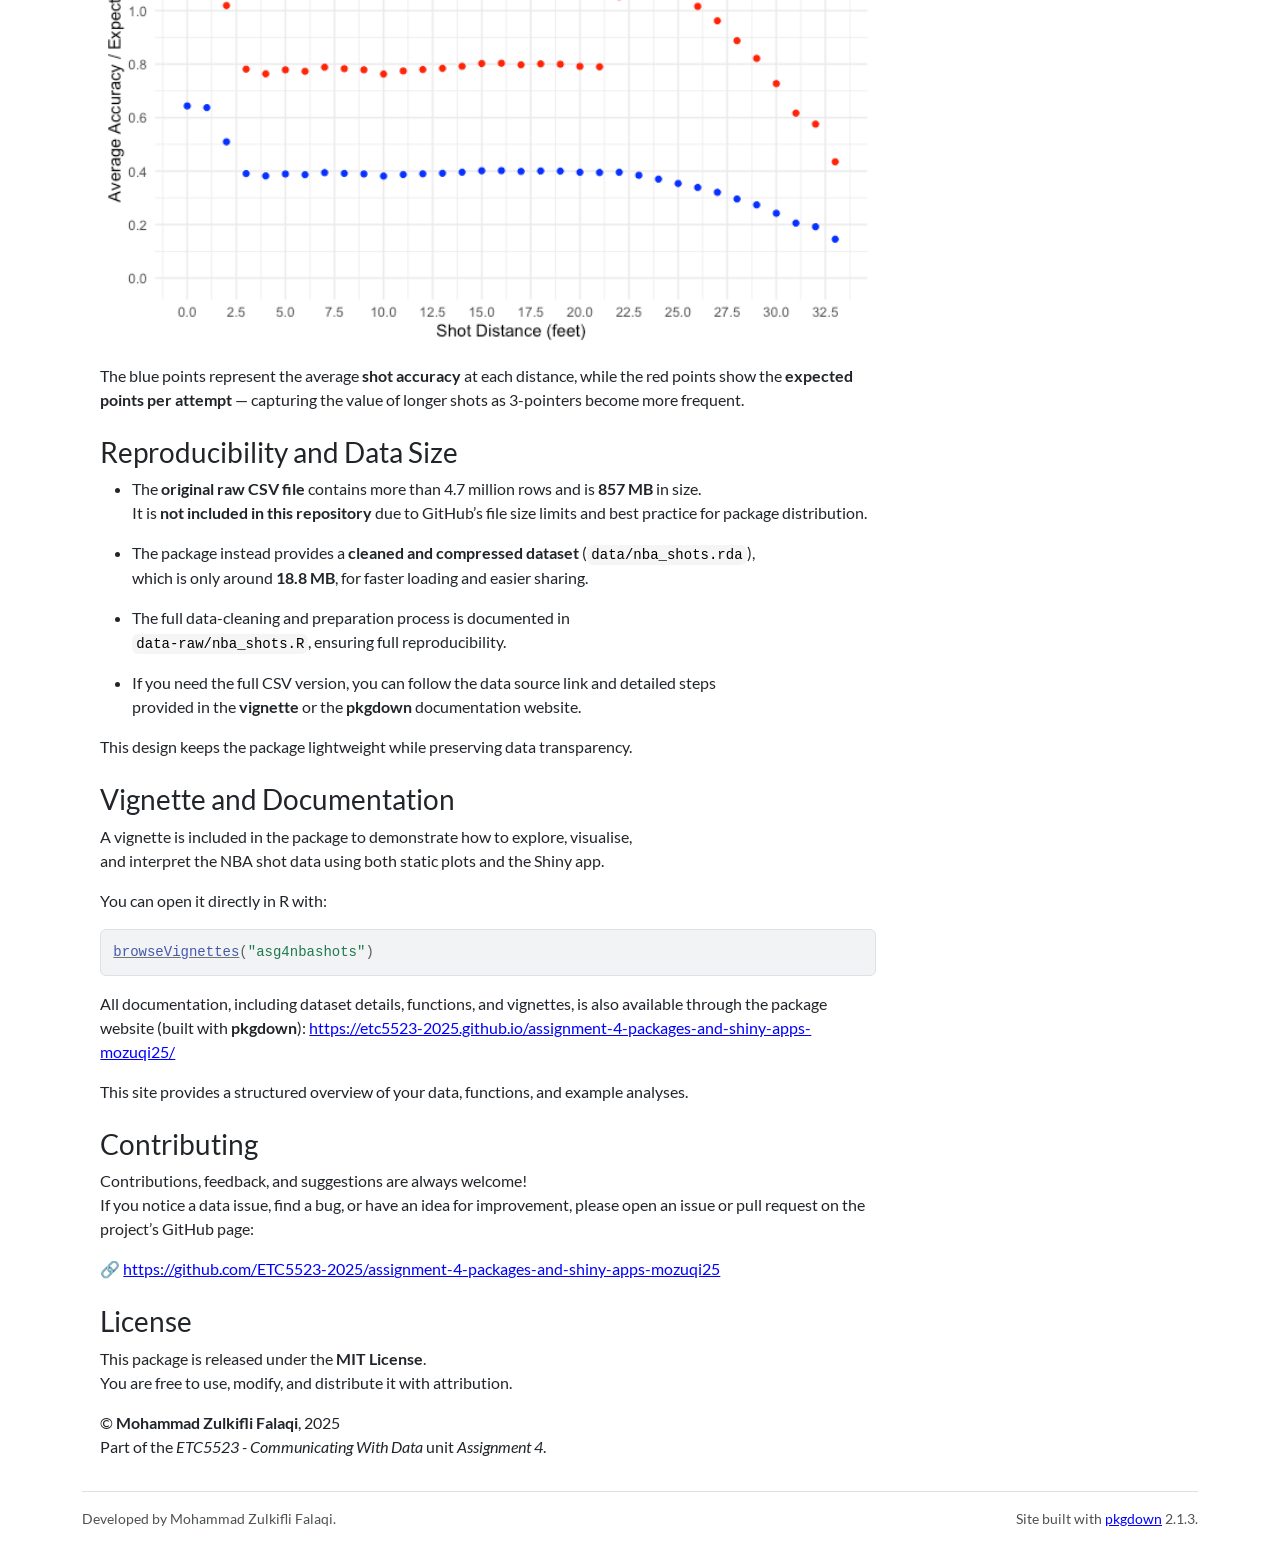
==== commit 4d58dd7a: "Fixing field-output description in shiny-apps and data function docs" ====
--- a/docs/index.html
+++ b/docs/index.html
@@ -208,6 +208,8 @@
 <span><span class="fu"><a href="https://ggplot2.tidyverse.org/reference/ggplot.html" class="external-link">ggplot</a></span><span class="op">(</span><span class="va">summary_df</span>, <span class="fu"><a href="https://ggplot2.tidyverse.org/reference/aes.html" class="external-link">aes</a></span><span class="op">(</span>x <span class="op">=</span> <span class="va">shot_distance</span><span class="op">)</span><span class="op">)</span> <span class="op">+</span></span>
 <span>  <span class="fu"><a href="https://ggplot2.tidyverse.org/reference/geom_point.html" class="external-link">geom_point</a></span><span class="op">(</span><span class="fu"><a href="https://ggplot2.tidyverse.org/reference/aes.html" class="external-link">aes</a></span><span class="op">(</span>y <span class="op">=</span> <span class="va">accuracy</span><span class="op">)</span>, color <span class="op">=</span> <span class="st">"blue"</span><span class="op">)</span> <span class="op">+</span></span>
 <span>  <span class="fu"><a href="https://ggplot2.tidyverse.org/reference/geom_point.html" class="external-link">geom_point</a></span><span class="op">(</span><span class="fu"><a href="https://ggplot2.tidyverse.org/reference/aes.html" class="external-link">aes</a></span><span class="op">(</span>y <span class="op">=</span> <span class="va">expected_points</span><span class="op">)</span>, color <span class="op">=</span> <span class="st">"red"</span><span class="op">)</span> <span class="op">+</span></span>
+<span>  <span class="fu"><a href="https://ggplot2.tidyverse.org/reference/scale_continuous.html" class="external-link">scale_x_continuous</a></span><span class="op">(</span>limits <span class="op">=</span> <span class="fu"><a href="https://rdrr.io/r/base/c.html" class="external-link">c</a></span><span class="op">(</span><span class="fl">0</span>, <span class="fl">33</span><span class="op">)</span>, breaks <span class="op">=</span> <span class="fu"><a href="https://rdrr.io/r/base/seq.html" class="external-link">seq</a></span><span class="op">(</span><span class="fl">0</span>, <span class="fl">33</span>, by <span class="op">=</span> <span class="fl">2.5</span><span class="op">)</span><span class="op">)</span> <span class="op">+</span></span>
+<span>  <span class="fu"><a href="https://ggplot2.tidyverse.org/reference/scale_continuous.html" class="external-link">scale_y_continuous</a></span><span class="op">(</span>limits <span class="op">=</span> <span class="fu"><a href="https://rdrr.io/r/base/c.html" class="external-link">c</a></span><span class="op">(</span><span class="fl">0</span>, <span class="fl">1.6</span><span class="op">)</span>, breaks <span class="op">=</span> <span class="fu"><a href="https://rdrr.io/r/base/seq.html" class="external-link">seq</a></span><span class="op">(</span><span class="fl">0</span>, <span class="fl">1.6</span>, by <span class="op">=</span> <span class="fl">0.2</span><span class="op">)</span><span class="op">)</span> <span class="op">+</span></span>
 <span>  <span class="fu"><a href="https://ggplot2.tidyverse.org/reference/labs.html" class="external-link">labs</a></span><span class="op">(</span></span>
 <span>    title <span class="op">=</span> <span class="st">"Accuracy and Expected Points by Distance"</span>,</span>
 <span>    x <span class="op">=</span> <span class="st">"Shot Distance (feet)"</span>,</span>
@@ -248,7 +250,6 @@
 <p>Contributions, feedback, and suggestions are always welcome!<br>
 If you notice a data issue, find a bug, or have an idea for improvement, please open an issue or pull request on the project’s GitHub page:</p>
 <p>🔗 <a href="https://github.com/ETC5523-2025/assignment-4-packages-and-shiny-apps-mozuqi25" class="external-link uri">https://github.com/ETC5523-2025/assignment-4-packages-and-shiny-apps-mozuqi25</a></p>
-<p>Before submitting major changes, kindly discuss them first through the issue tracker to ensure consistency with the package goals.</p>
 </div>
 <div class="section level2">
 <h2 id="license">License<a class="anchor" aria-label="anchor" href="#license"></a>
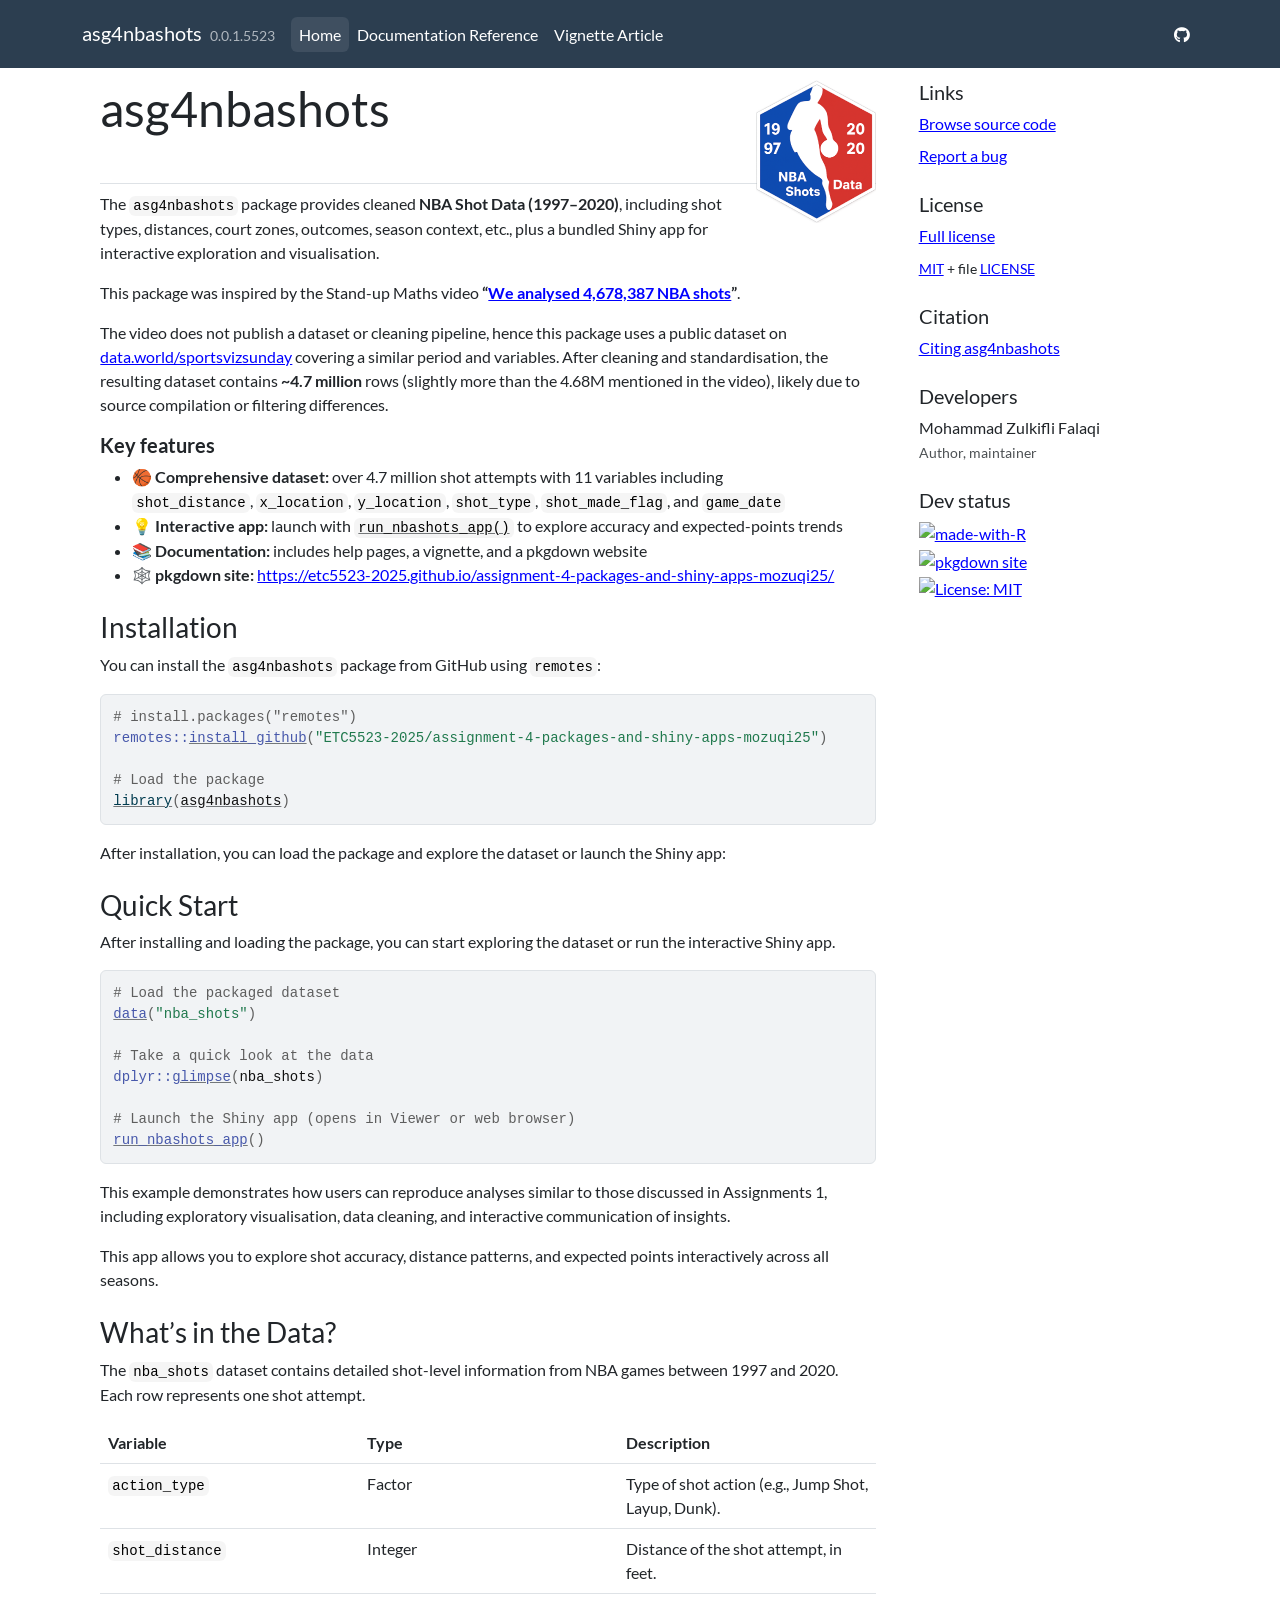
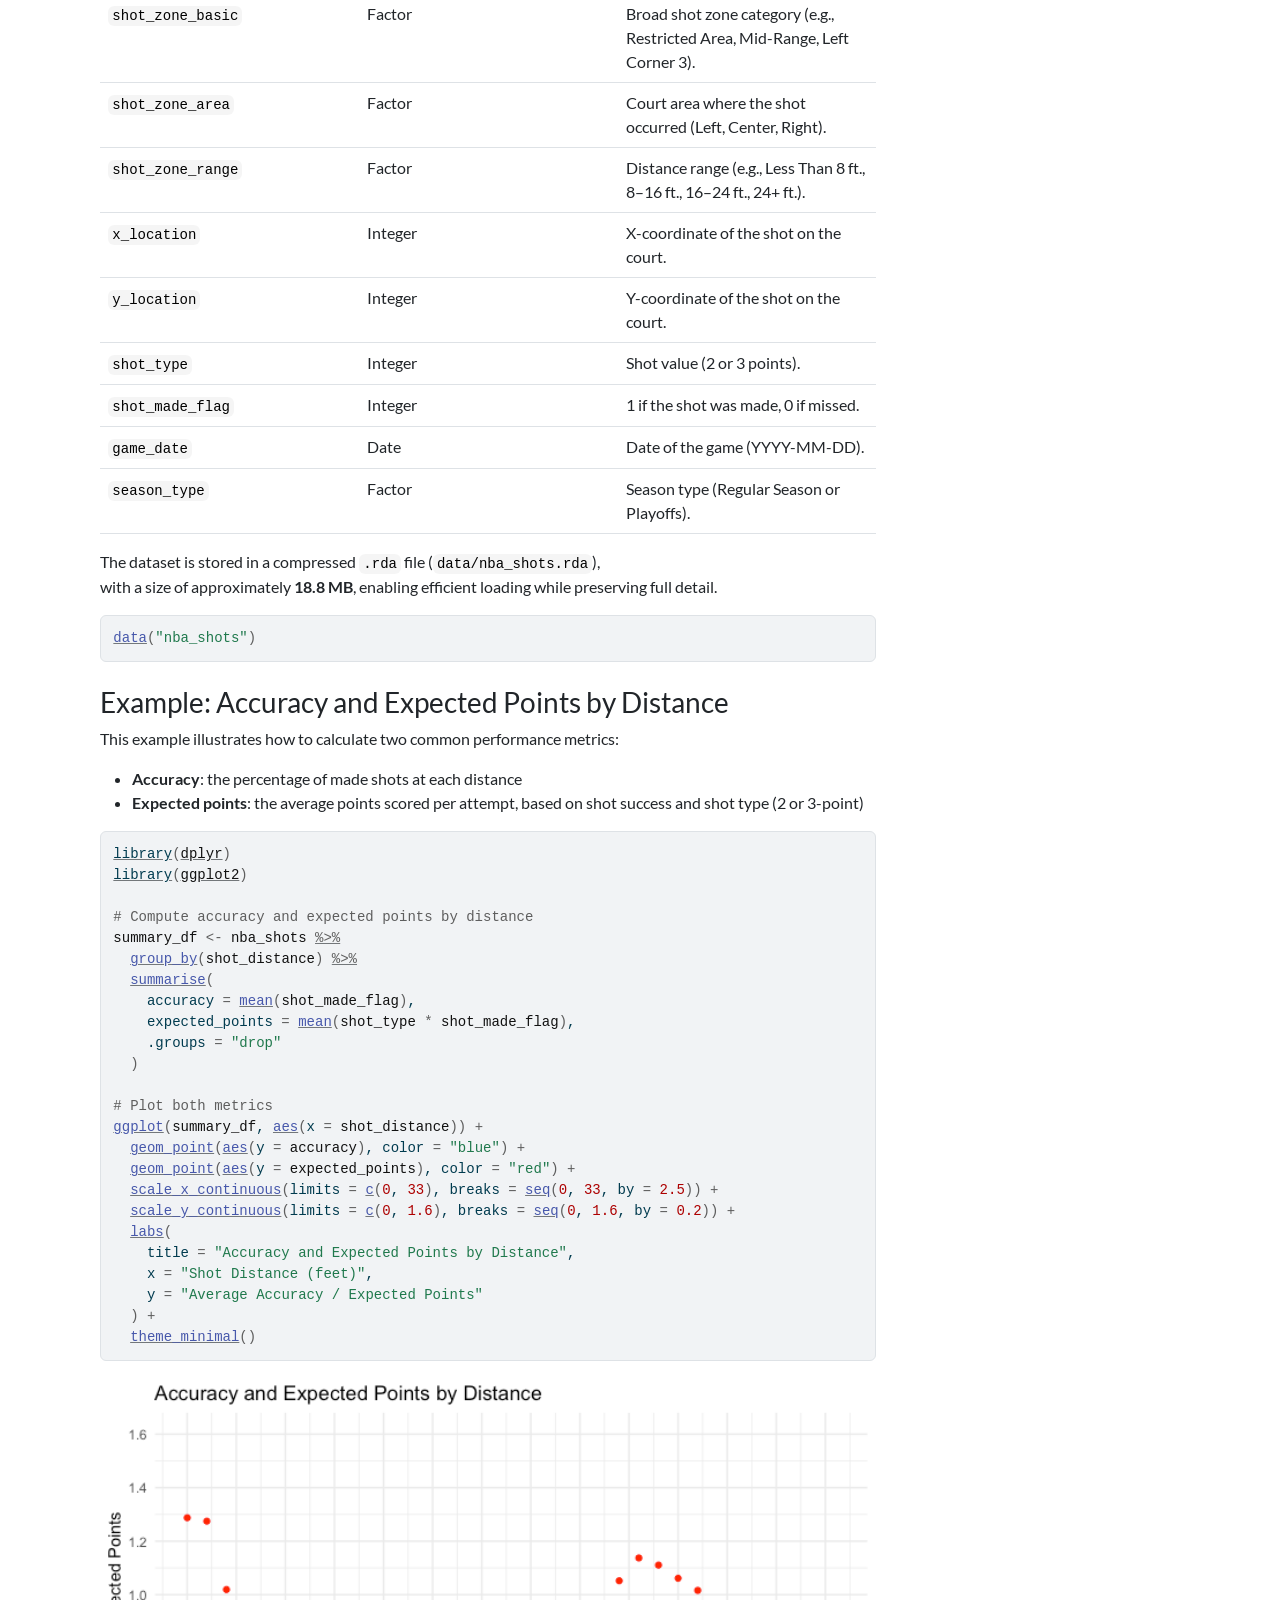
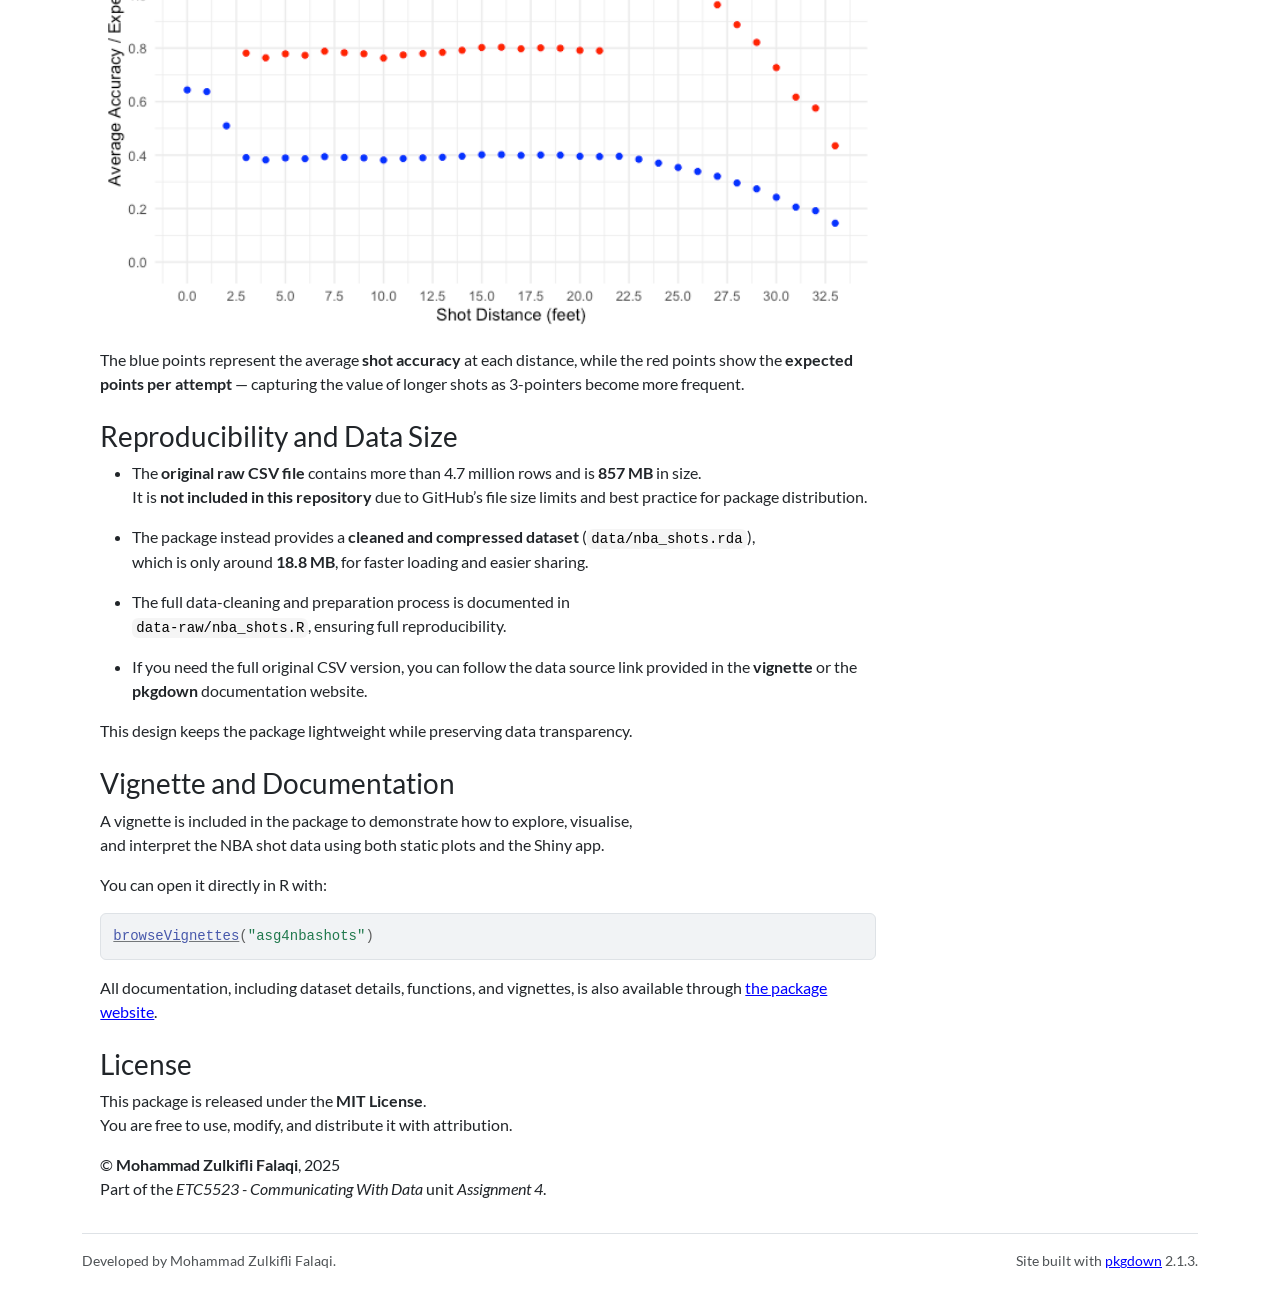
==== commit d8962880: "Finalise vignette and shiny-apps." ====
--- a/docs/index.html
+++ b/docs/index.html
@@ -29,7 +29,7 @@
 
     <a class="navbar-brand me-2" href="index.html">asg4nbashots</a>
 
-    <small class="nav-text text-muted me-auto" data-bs-toggle="tooltip" data-bs-placement="bottom" title="">0.0.0.9000</small>
+    <small class="nav-text text-muted me-auto" data-bs-toggle="tooltip" data-bs-placement="bottom" title="">0.0.1.5523</small>
 
 
     <button class="navbar-toggler" type="button" data-bs-toggle="collapse" data-bs-target="#navbar" aria-controls="navbar" aria-expanded="false" aria-label="Toggle navigation">
@@ -39,8 +39,8 @@
     <div id="navbar" class="collapse navbar-collapse ms-3">
       <ul class="navbar-nav me-auto">
 <li class="active nav-item"><a class="nav-link" href="index.html">Home</a></li>
-<li class="nav-item"><a class="nav-link" href="reference/index.html">Reference</a></li>
-<li class="nav-item"><a class="nav-link" href="articles/intro-nbashots.html">Article</a></li>
+<li class="nav-item"><a class="nav-link" href="reference/index.html">Documentation Reference</a></li>
+<li class="nav-item"><a class="nav-link" href="articles/index.html">Vignette Article</a></li>
       </ul>
 <ul class="navbar-nav">
 <li class="nav-item"><a class="external-link nav-link" href="https://github.com/ETC5523-2025/assignment-4-packages-and-shiny-apps-mozuqi25"><span class="fa fab fa-github"></span></a></li>
@@ -59,7 +59,7 @@
 </div>
 <!-- badges: start -->
 
-<p><code>asg4nbashots</code> package provides cleaned <strong>NBA Shot Data (1997–2020)</strong>, including shot types, distances, court zones, outcomes, and season context, plus a bundled Shiny app for interactive exploration and visualisation.</p>
+<p>The <code>asg4nbashots</code> package provides cleaned <strong>NBA Shot Data (1997–2020)</strong>, including shot types, distances, court zones, outcomes, season context, etc., plus a bundled Shiny app for interactive exploration and visualisation.</p>
 <p>This package was inspired by the Stand-up Maths video <strong>“<a href="https://www.youtube.com/watch?v=yh5c3duQQ1w" class="external-link">We analysed 4,678,387 NBA shots</a>”</strong>.</p>
 <p>The video does not publish a dataset or cleaning pipeline, hence this package uses a public dataset on <a href="https://data.world/sportsvizsunday/june-2020-nba-shots-1997-2019" class="external-link">data.world/sportsvizsunday</a> covering a similar period and variables. After cleaning and standardisation, the resulting dataset contains <strong>~4.7 million</strong> rows (slightly more than the 4.68M mentioned in the video), likely due to source compilation or filtering differences.</p>
 <div class="section level3">
@@ -70,8 +70,9 @@
 </li>
 <li>💡 <strong>Interactive app:</strong> launch with <code><a href="reference/run_nbashots_app.html">run_nbashots_app()</a></code> to explore accuracy and expected-points trends</li>
 <li>📚 <strong>Documentation:</strong> includes help pages, a vignette, and a pkgdown website</li>
-</ul>
-<p><strong>Pkgdown site:</strong> <a href="https://etc5523-2025.github.io/assignment-4-packages-and-shiny-apps-mozuqi25/" class="uri">https://etc5523-2025.github.io/assignment-4-packages-and-shiny-apps-mozuqi25/</a></p>
+<li>🕸️ <strong>pkgdown site:</strong> <a href="https://etc5523-2025.github.io/assignment-4-packages-and-shiny-apps-mozuqi25/" class="uri">https://etc5523-2025.github.io/assignment-4-packages-and-shiny-apps-mozuqi25/</a>
+</li>
+</ul>
 </div>
 <div class="section level2">
 <h2 id="installation">Installation<a class="anchor" aria-label="anchor" href="#installation"></a>
@@ -228,8 +229,7 @@
 <li><p>The package instead provides a <strong>cleaned and compressed dataset</strong> (<code>data/nba_shots.rda</code>),<br>
 which is only around <strong>18.8 MB</strong>, for faster loading and easier sharing.</p></li>
 <li><p>The full data-cleaning and preparation process is documented in<br><code>data-raw/nba_shots.R</code>, ensuring full reproducibility.</p></li>
-<li><p>If you need the full CSV version, you can follow the data source link and detailed steps<br>
-provided in the <strong>vignette</strong> or the <strong>pkgdown</strong> documentation website.</p></li>
+<li><p>If you need the full original CSV version, you can follow the data source link provided in the <strong>vignette</strong> or the <strong>pkgdown</strong> documentation website.</p></li>
 </ul>
 <p>This design keeps the package lightweight while preserving data transparency.</p>
 </div>
@@ -241,15 +241,7 @@
 <p>You can open it directly in R with:</p>
 <div class="sourceCode" id="cb5"><pre class="downlit sourceCode r">
 <code class="sourceCode R"><span><span class="fu"><a href="https://rdrr.io/r/utils/browseVignettes.html" class="external-link">browseVignettes</a></span><span class="op">(</span><span class="st">"asg4nbashots"</span><span class="op">)</span></span></code></pre></div>
-<p>All documentation, including dataset details, functions, and vignettes, is also available through the package website (built with <strong>pkgdown</strong>): <a href="https://etc5523-2025.github.io/assignment-4-packages-and-shiny-apps-mozuqi25/" class="uri">https://etc5523-2025.github.io/assignment-4-packages-and-shiny-apps-mozuqi25/</a></p>
-<p>This site provides a structured overview of your data, functions, and example analyses.</p>
-</div>
-<div class="section level2">
-<h2 id="contributing">Contributing<a class="anchor" aria-label="anchor" href="#contributing"></a>
-</h2>
-<p>Contributions, feedback, and suggestions are always welcome!<br>
-If you notice a data issue, find a bug, or have an idea for improvement, please open an issue or pull request on the project’s GitHub page:</p>
-<p>🔗 <a href="https://github.com/ETC5523-2025/assignment-4-packages-and-shiny-apps-mozuqi25" class="external-link uri">https://github.com/ETC5523-2025/assignment-4-packages-and-shiny-apps-mozuqi25</a></p>
+<p>All documentation, including dataset details, functions, and vignettes, is also available through <a href="https://etc5523-2025.github.io/assignment-4-packages-and-shiny-apps-mozuqi25/">the package website</a>.</p>
 </div>
 <div class="section level2">
 <h2 id="license">License<a class="anchor" aria-label="anchor" href="#license"></a>
